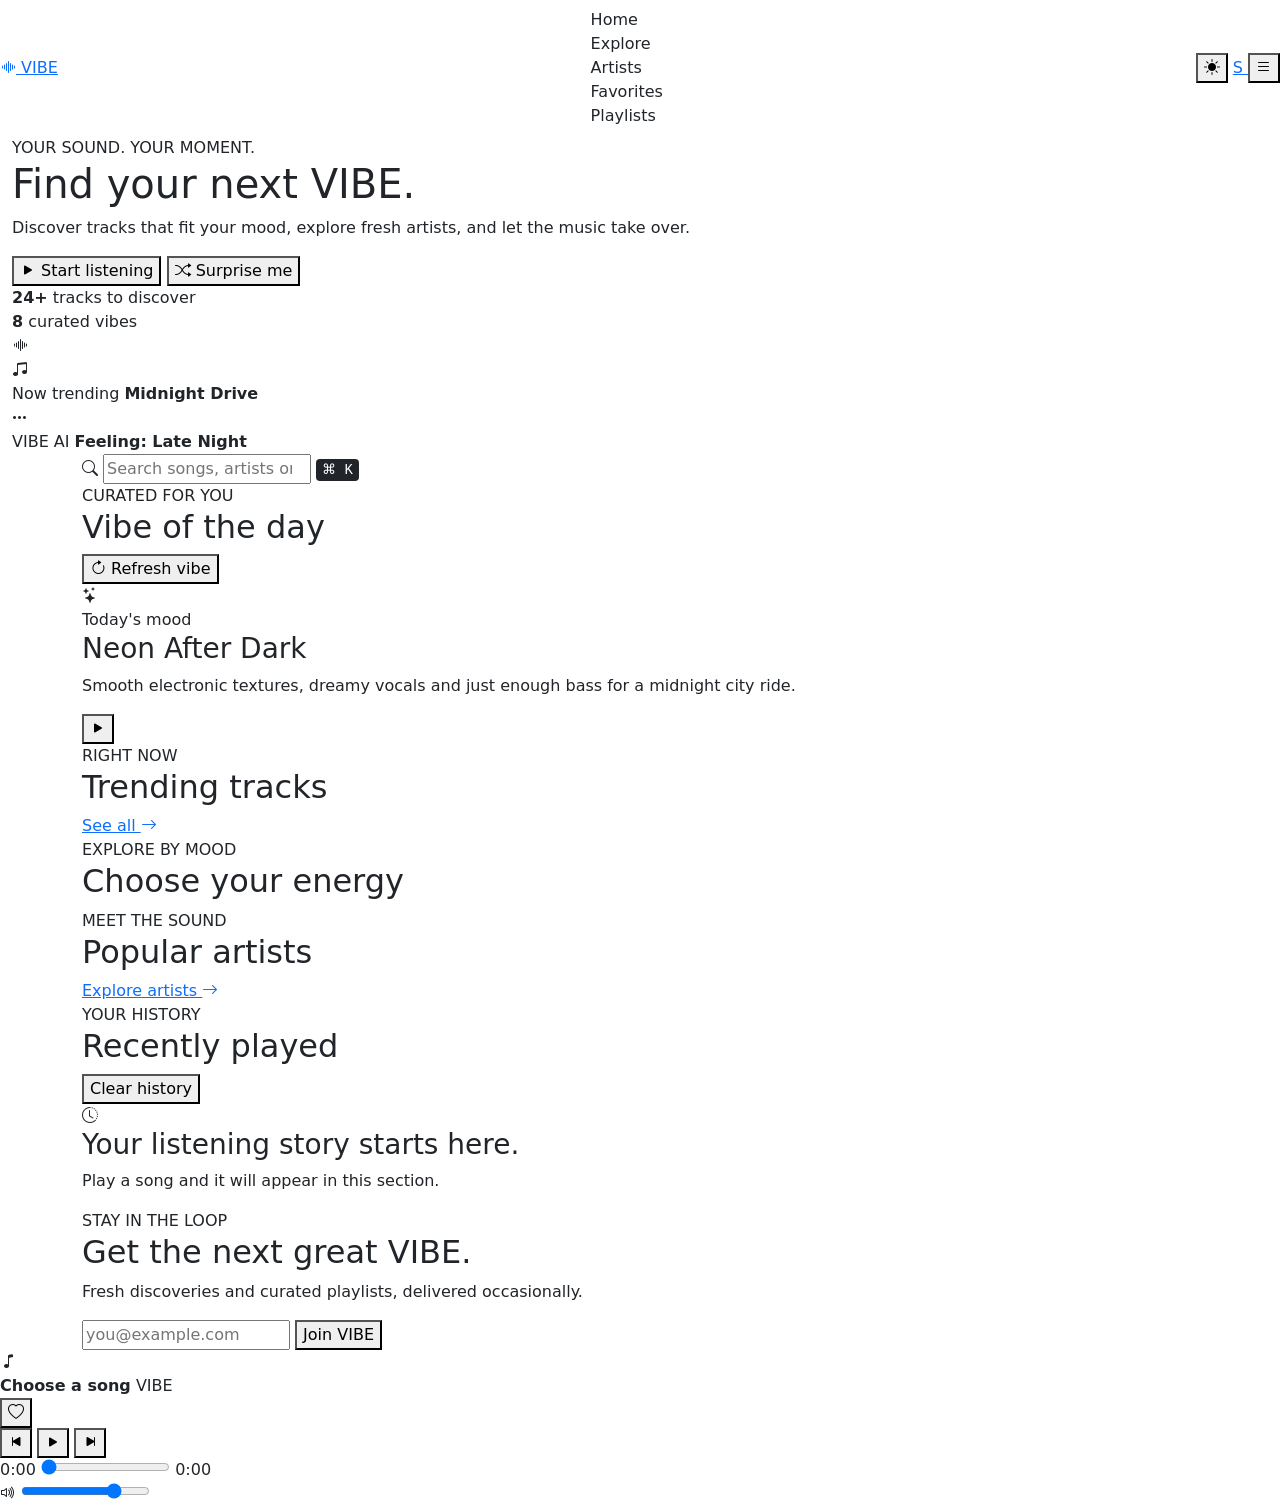
==== index.html @ be5aca79 "Home is added" ====
<!doctype html>
<html lang="en">
  <head>
    <meta charset="UTF-8" />
    <meta name="viewport" content="width=device-width, initial-scale=1.0" />
    <meta
      name="description"
      content="VIBE — discover music that matches your mood."
    />
    <title>VIBE - Music Discovery</title>

    <!-- Bootstrap grid/utilities + Bootstrap Icons -->
    <link
      href="https://cdn.jsdelivr.net/npm/bootstrap@5.3.3/dist/css/bootstrap.min.css"
      rel="stylesheet"
    />
    <link
      href="https://cdn.jsdelivr.net/npm/bootstrap-icons@1.11.3/font/bootstrap-icons.css"
      rel="stylesheet"
    />

    <!-- Typography -->
    <link rel="preconnect" href="https://fonts.googleapis.com" />
    <link rel="preconnect" href="https://fonts.gstatic.com" crossorigin />
    <link
      href="https://fonts.googleapis.com/css2?family=Inter:wght@400;500;600;700;800&family=Poppins:wght@500;600;700;800&display=swap"
      rel="stylesheet"
    />

    <link rel="stylesheet" href="css/Home.css" />
  </head>

  <body data-theme="dark">
    <div class="ambient ambient-one"></div>
    <div class="ambient ambient-two"></div>
    <div class="ambient ambient-three"></div>

    <!-- NAVBAR -->
    <header class="site-header">
      <nav class="navbar vibe-navbar">
        <a class="brand" href="index.html" aria-label="VIBE home">
          <span class="brand-mark"><i class="bi bi-soundwave"></i></span>
          <span>VIBE</span>
        </a>

        <div class="nav-links" id="navLinks">
          <a class="nav-link active" href="index.html">Home</a>
          <a class="nav-link" href="explore.html">Explore</a>
          <a class="nav-link" href="artist.html">Artists</a>
          <a class="nav-link" href="favorites.html">Favorites</a>
          <a class="nav-link" href="playlists.html">Playlists</a>
        </div>

        <div class="nav-actions">
          <button
            class="icon-btn"
            id="themeToggle"
            type="button"
            aria-label="Toggle theme"
          >
            <i class="bi bi-sun-fill"></i>
          </button>
          <a
            class="profile-chip"
            href="favorites.html"
            aria-label="Open favorites"
          >
            <span class="profile-avatar">S</span>
          </a>
          <button
            class="mobile-menu icon-btn"
            id="menuToggle"
            type="button"
            aria-label="Open menu"
          >
            <i class="bi bi-list"></i>
          </button>
        </div>
      </nav>
    </header>

    <main>
      <!-- HERO -->
      <section class="hero container-fluid">
        <div class="hero-copy">
          <div class="eyebrow">
            <span class="live-dot"></span>
            YOUR SOUND. YOUR MOMENT.
          </div>

          <h1>
            Find your next
            <span class="gradient-text">VIBE.</span>
          </h1>

          <p class="hero-description">
            Discover tracks that fit your mood, explore fresh artists, and let
            the music take over.
          </p>

          <div class="hero-actions">
            <button class="primary-btn" id="heroPlayBtn" type="button">
              <i class="bi bi-play-fill"></i>
              Start listening
            </button>
            <button class="ghost-btn" id="surpriseBtn" type="button">
              <i class="bi bi-shuffle"></i>
              Surprise me
            </button>
          </div>

          <div class="hero-meta">
            <div>
              <strong id="heroSongCount">24+</strong>
              <span>tracks to discover</span>
            </div>
            <div class="meta-divider"></div>
            <div>
              <strong>8</strong>
              <span>curated vibes</span>
            </div>
          </div>
        </div>

        <div class="hero-visual" aria-label="Featured music artwork">
          <div class="orbit orbit-a"></div>
          <div class="orbit orbit-b"></div>

          <div class="hero-glow"></div>
          <div class="vinyl">
            <div class="vinyl-label">
              <i class="bi bi-soundwave"></i>
            </div>
          </div>

          <div class="floating-card floating-card-top">
            <div class="mini-cover cover-pink">
              <i class="bi bi-music-note-beamed"></i>
            </div>
            <div>
              <span>Now trending</span>
              <strong>Midnight Drive</strong>
            </div>
            <i class="bi bi-three-dots"></i>
          </div>

          <div class="floating-card floating-card-bottom">
            <div class="wave-bars" aria-hidden="true">
              <span></span><span></span><span></span><span></span><span></span
              ><span></span>
            </div>
            <div>
              <span>VIBE AI</span>
              <strong>Feeling: Late Night</strong>
            </div>
          </div>
        </div>
      </section>

      <!-- QUICK SEARCH -->
      <section class="container search-section">
        <div class="search-shell">
          <i class="bi bi-search"></i>
          <input
            id="homeSearch"
            type="search"
            autocomplete="off"
            placeholder="Search songs, artists or genres..."
            aria-label="Search music"
          />
          <kbd>⌘ K</kbd>
        </div>
        <div class="search-results" id="searchResults" aria-live="polite"></div>
      </section>

      <!-- VIBE OF THE DAY -->
      <section class="container section-block">
        <div class="section-heading">
          <div>
            <span class="section-kicker">CURATED FOR YOU</span>
            <h2>Vibe of the day</h2>
          </div>
          <button class="text-btn" id="refreshVibeBtn" type="button">
            <i class="bi bi-arrow-clockwise"></i> Refresh vibe
          </button>
        </div>

        <div class="vibe-day-card">
          <div class="vibe-day-art">
            <div class="art-grid">
              <span></span><span></span><span></span><span></span>
            </div>
            <i class="bi bi-stars art-star"></i>
          </div>

          <div class="vibe-day-copy">
            <span class="pill"
              ><i class="bi bi-sparkles"></i> Today's mood</span
            >
            <h3 id="vibeTitle">Neon After Dark</h3>
            <p id="vibeDescription">
              Smooth electronic textures, dreamy vocals and just enough bass for
              a midnight city ride.
            </p>
            <div class="vibe-tags" id="vibeTags"></div>
          </div>

          <button
            class="circle-play"
            id="vibePlayBtn"
            type="button"
            aria-label="Play vibe"
          >
            <i class="bi bi-play-fill"></i>
          </button>
        </div>
      </section>

      <!-- TRENDING -->
      <section class="container section-block">
        <div class="section-heading">
          <div>
            <span class="section-kicker">RIGHT NOW</span>
            <h2>Trending tracks</h2>
          </div>
          <a class="text-btn" href="explore.html"
            >See all <i class="bi bi-arrow-right"></i
          ></a>
        </div>

        <div class="song-grid" id="trendingGrid"></div>
      </section>

      <!-- GENRES -->
      <section class="container section-block">
        <div class="section-heading">
          <div>
            <span class="section-kicker">EXPLORE BY MOOD</span>
            <h2>Choose your energy</h2>
          </div>
        </div>
        <div class="genre-grid" id="genreGrid"></div>
      </section>

      <!-- ARTISTS -->
      <section class="container section-block">
        <div class="section-heading">
          <div>
            <span class="section-kicker">MEET THE SOUND</span>
            <h2>Popular artists</h2>
          </div>
          <a class="text-btn" href="artist.html"
            >Explore artists <i class="bi bi-arrow-right"></i
          ></a>
        </div>
        <div class="artist-row" id="artistRow"></div>
      </section>

      <!-- RECENTLY PLAYED -->
      <section
        class="container section-block recently-section"
        id="recentSection"
      >
        <div class="section-heading">
          <div>
            <span class="section-kicker">YOUR HISTORY</span>
            <h2>Recently played</h2>
          </div>
          <button
            class="text-btn danger-text"
            id="clearRecentBtn"
            type="button"
          >
            Clear history
          </button>
        </div>
        <div class="recent-list" id="recentList"></div>
        <div class="empty-state" id="recentEmpty">
          <i class="bi bi-clock-history"></i>
          <h3>Your listening story starts here.</h3>
          <p>Play a song and it will appear in this section.</p>
        </div>
      </section>

      <!-- NEWSLETTER / VALIDATION -->
      <section class="container section-block">
        <div class="newsletter-card">
          <div>
            <span class="section-kicker">STAY IN THE LOOP</span>
            <h2>Get the next great VIBE.</h2>
            <p>
              Fresh discoveries and curated playlists, delivered occasionally.
            </p>
          </div>

          <form id="newsletterForm" class="newsletter-form" novalidate>
            <label class="visually-hidden" for="emailInput"
              >Email address</label
            >
            <input
              id="emailInput"
              type="email"
              placeholder="you@example.com"
              required
            />
            <button class="primary-btn" type="submit">Join VIBE</button>
            <small
              class="form-message"
              id="formMessage"
              aria-live="polite"
            ></small>
          </form>
        </div>
      </section>
    </main>

    <!-- GLOBAL MUSIC PLAYER -->
    <aside class="music-player" id="musicPlayer">
      <div class="player-track">
        <div class="player-cover" id="playerCover">
          <i class="bi bi-music-note"></i>
        </div>
        <div class="player-info">
          <strong id="playerTitle">Choose a song</strong>
          <span id="playerArtist">VIBE</span>
        </div>
        <button
          class="player-like icon-btn"
          id="playerFavorite"
          type="button"
          aria-label="Favorite song"
        >
          <i class="bi bi-heart"></i>
        </button>
      </div>

      <div class="player-center">
        <div class="player-controls">
          <button
            class="player-btn"
            id="prevBtn"
            type="button"
            aria-label="Previous song"
          >
            <i class="bi bi-skip-start-fill"></i>
          </button>
          <button
            class="main-play"
            id="playPauseBtn"
            type="button"
            aria-label="Play"
          >
            <i class="bi bi-play-fill"></i>
          </button>
          <button
            class="player-btn"
            id="nextBtn"
            type="button"
            aria-label="Next song"
          >
            <i class="bi bi-skip-end-fill"></i>
          </button>
        </div>

        <div class="progress-row">
          <span id="currentTime">0:00</span>
          <input
            id="progressBar"
            type="range"
            min="0"
            max="100"
            value="0"
            step="0.1"
            aria-label="Song progress"
          />
          <span id="duration">0:00</span>
        </div>
      </div>

      <div class="player-volume">
        <i class="bi bi-volume-up"></i>
        <input
          id="volumeBar"
          type="range"
          min="0"
          max="1"
          value="0.75"
          step="0.01"
          aria-label="Volume"
        />
      </div>
    </aside>

    <audio id="audioPlayer" preload="metadata"></audio>

    <div
      class="toast-message"
      id="toastMessage"
      role="status"
      aria-live="polite"
    ></div>

    <script src="js/data.js"></script>
    <script src="js/storage.js"></script>
    <script src="js/player.js"></script>
    <script src="js/home.js"></script>
  </body>
</html>
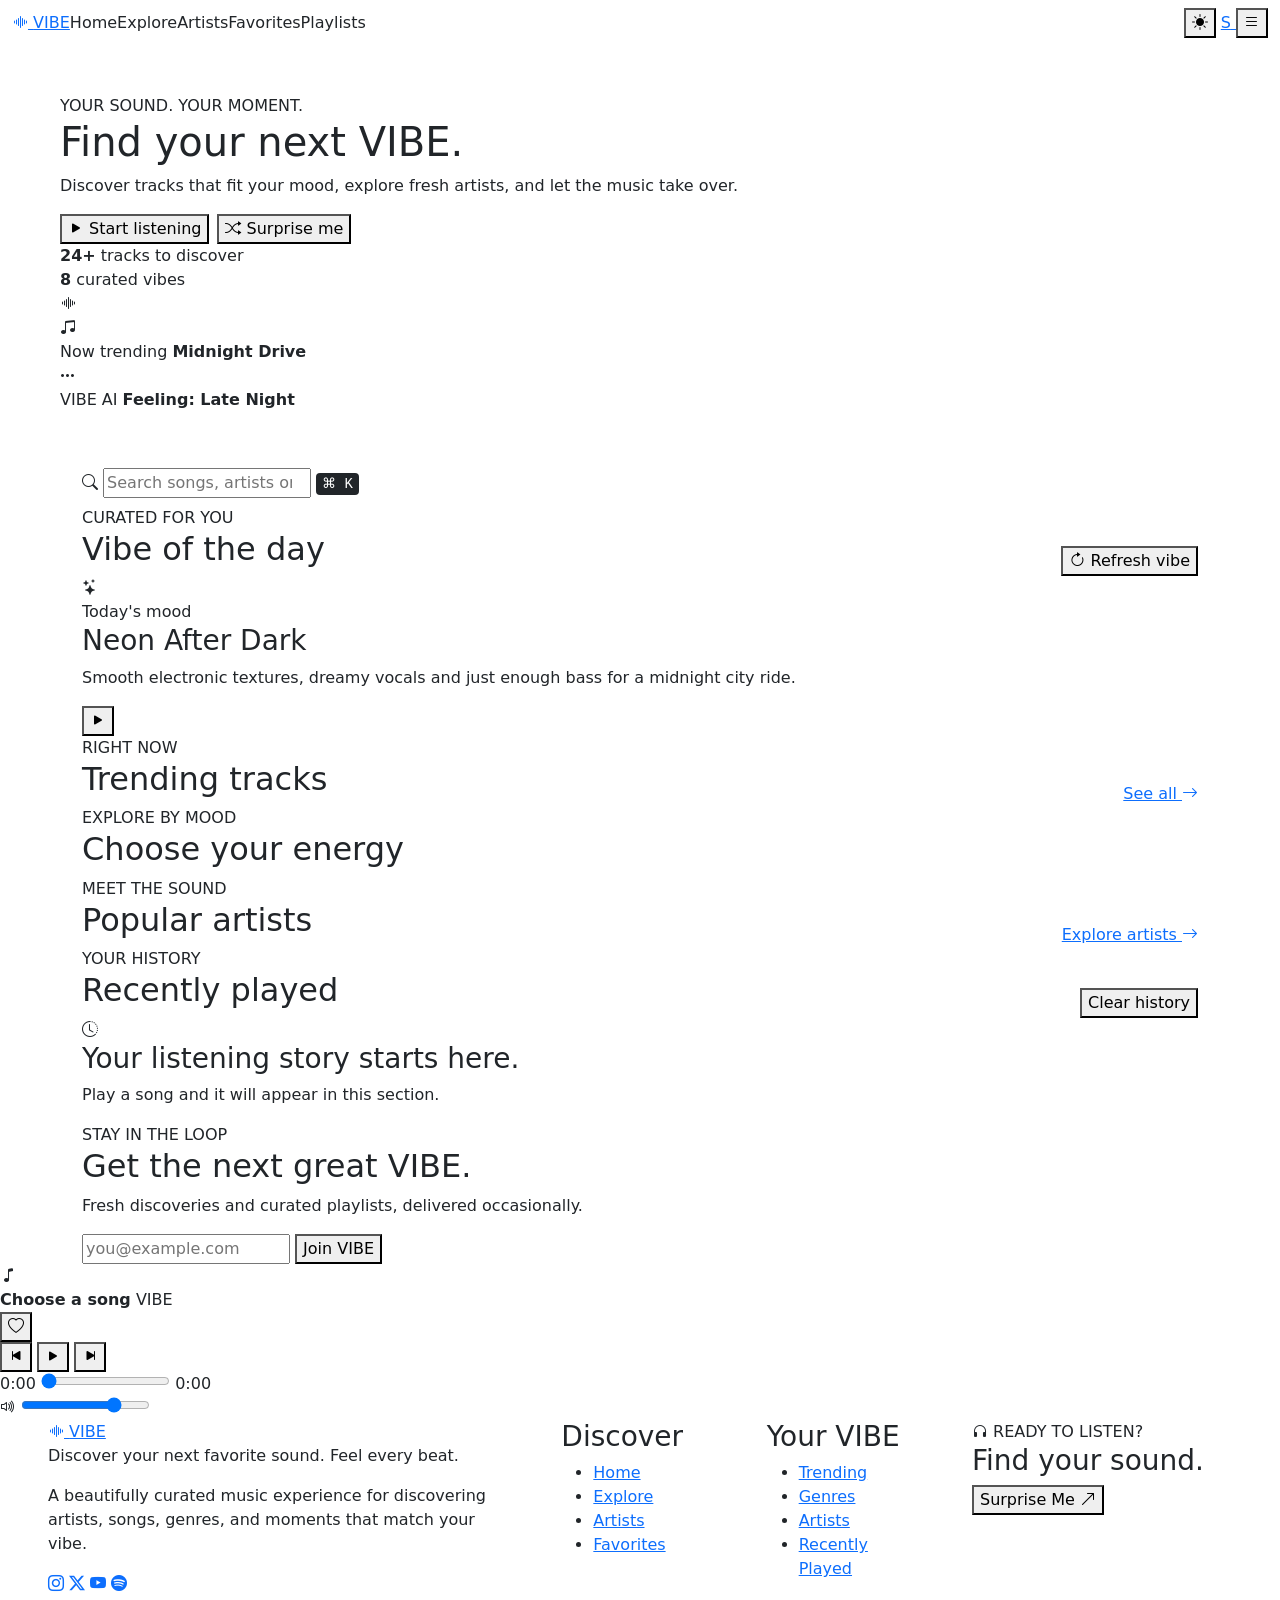
==== commit 04acdf25: "Footer was added" ====
--- a/index.html
+++ b/index.html
@@ -7,7 +7,7 @@
       name="description"
       content="VIBE — discover music that matches your mood."
     />
-    <title>VIBE - Music Discovery</title>
+    <title>VIBE — Music Discovery</title>
 
     <!-- Bootstrap grid/utilities + Bootstrap Icons -->
     <link
@@ -36,14 +36,26 @@
     <div class="ambient ambient-three"></div>
 
     <!-- NAVBAR -->
-    <header class="site-header">
-      <nav class="navbar vibe-navbar">
+    <header class="site-header container-fluid">
+      <nav class="navbar navbar-expand-lg vibe-navbar w-100">
         <a class="brand" href="index.html" aria-label="VIBE home">
           <span class="brand-mark"><i class="bi bi-soundwave"></i></span>
           <span>VIBE</span>
         </a>
 
-        <div class="nav-links" id="navLinks">
+        <button
+          class="navbar-toggler bootstrap-menu-toggle icon-btn"
+          id="bootstrapMenuToggle"
+          type="button"
+          data-bs-toggle="collapse"
+          data-bs-target="#navLinks"
+          aria-controls="navLinks"
+          aria-expanded="false"
+          aria-label="Toggle navigation"
+        >
+          <i class="bi bi-list"></i>
+        </button>
+        <div class="nav-links collapse navbar-collapse" id="navLinks">
           <a class="nav-link active" href="index.html">Home</a>
           <a class="nav-link" href="explore.html">Explore</a>
           <a class="nav-link" href="artist.html">Artists</a>
@@ -51,7 +63,7 @@
           <a class="nav-link" href="playlists.html">Playlists</a>
         </div>
 
-        <div class="nav-actions">
+        <div class="nav-actions ms-lg-2">
           <button
             class="icon-btn"
             id="themeToggle"
@@ -79,9 +91,9 @@
       </nav>
     </header>
 
-    <main>
+    <main class="container-fluid px-3 px-sm-4 px-lg-5">
       <!-- HERO -->
-      <section class="hero container-fluid">
+      <section class="hero container-fluid py-4 py-md-5">
         <div class="hero-copy">
           <div class="eyebrow">
             <span class="live-dot"></span>
@@ -98,7 +110,7 @@
             the music take over.
           </p>
 
-          <div class="hero-actions">
+          <div class="hero-actions d-flex flex-wrap gap-2 mt-3">
             <button class="primary-btn" id="heroPlayBtn" type="button">
               <i class="bi bi-play-fill"></i>
               Start listening
@@ -158,7 +170,7 @@
       </section>
 
       <!-- QUICK SEARCH -->
-      <section class="container search-section">
+      <section class="container search-section py-2">
         <div class="search-shell">
           <i class="bi bi-search"></i>
           <input
@@ -175,7 +187,9 @@
 
       <!-- VIBE OF THE DAY -->
       <section class="container section-block">
-        <div class="section-heading">
+        <div
+          class="section-heading d-flex flex-column flex-md-row align-items-md-end justify-content-between gap-3"
+        >
           <div>
             <span class="section-kicker">CURATED FOR YOU</span>
             <h2>Vibe of the day</h2>
@@ -218,7 +232,9 @@
 
       <!-- TRENDING -->
       <section class="container section-block">
-        <div class="section-heading">
+        <div
+          class="section-heading d-flex flex-column flex-md-row align-items-md-end justify-content-between gap-3"
+        >
           <div>
             <span class="section-kicker">RIGHT NOW</span>
             <h2>Trending tracks</h2>
@@ -233,7 +249,9 @@
 
       <!-- GENRES -->
       <section class="container section-block">
-        <div class="section-heading">
+        <div
+          class="section-heading d-flex flex-column flex-md-row align-items-md-end justify-content-between gap-3"
+        >
           <div>
             <span class="section-kicker">EXPLORE BY MOOD</span>
             <h2>Choose your energy</h2>
@@ -244,7 +262,9 @@
 
       <!-- ARTISTS -->
       <section class="container section-block">
-        <div class="section-heading">
+        <div
+          class="section-heading d-flex flex-column flex-md-row align-items-md-end justify-content-between gap-3"
+        >
           <div>
             <span class="section-kicker">MEET THE SOUND</span>
             <h2>Popular artists</h2>
@@ -261,7 +281,9 @@
         class="container section-block recently-section"
         id="recentSection"
       >
-        <div class="section-heading">
+        <div
+          class="section-heading d-flex flex-column flex-md-row align-items-md-end justify-content-between gap-3"
+        >
           <div>
             <span class="section-kicker">YOUR HISTORY</span>
             <h2>Recently played</h2>
@@ -400,9 +422,106 @@
       aria-live="polite"
     ></div>
 
-    <script src="js/data.js"></script>
-    <script src="js/storage.js"></script>
-    <script src="js/player.js"></script>
+    <!-- VIBE Premium Footer -->
+    <footer class="vibe-footer">
+      <div class="footer-glow footer-glow-one"></div>
+      <div class="footer-glow footer-glow-two"></div>
+
+      <div class="container-fluid px-3 px-sm-4 px-lg-5">
+        <div class="row g-4 g-lg-5 align-items-start">
+          <div class="col-12 col-lg-5">
+            <a href="#" class="footer-brand" aria-label="VIBE home">
+              <span class="footer-brand-mark"
+                ><i class="bi bi-soundwave"></i
+              ></span>
+              <span>VIBE</span>
+            </a>
+
+            <p class="footer-tagline">
+              Discover your next favorite sound.
+              <span>Feel every beat.</span>
+            </p>
+
+            <p class="footer-description">
+              A beautifully curated music experience for discovering artists,
+              songs, genres, and moments that match your vibe.
+            </p>
+
+            <div class="footer-socials" aria-label="Social media links">
+              <a href="#" class="footer-social" aria-label="Instagram"
+                ><i class="bi bi-instagram"></i
+              ></a>
+              <a href="#" class="footer-social" aria-label="X"
+                ><i class="bi bi-twitter-x"></i
+              ></a>
+              <a href="#" class="footer-social" aria-label="YouTube"
+                ><i class="bi bi-youtube"></i
+              ></a>
+              <a href="#" class="footer-social" aria-label="Spotify"
+                ><i class="bi bi-spotify"></i
+              ></a>
+            </div>
+          </div>
+
+          <div class="col-6 col-sm-4 col-lg-2">
+            <h3 class="footer-heading">Discover</h3>
+            <ul class="footer-links">
+              <li><a href="index.html">Home</a></li>
+              <li><a href="explore.html">Explore</a></li>
+              <li><a href="artist.html">Artists</a></li>
+              <li><a href="favorites.html">Favorites</a></li>
+            </ul>
+          </div>
+
+          <div class="col-6 col-sm-4 col-lg-2">
+            <h3 class="footer-heading">Your VIBE</h3>
+            <ul class="footer-links">
+              <li><a href="#trending">Trending</a></li>
+              <li><a href="#genres">Genres</a></li>
+              <li><a href="#artists">Artists</a></li>
+              <li><a href="#recent">Recently Played</a></li>
+            </ul>
+          </div>
+
+          <div class="col-12 col-sm-4 col-lg-3">
+            <div class="footer-cta">
+              <span class="footer-cta-icon"
+                ><i class="bi bi-headphones"></i
+              ></span>
+              <span class="footer-cta-label">READY TO LISTEN?</span>
+              <h3>Find your sound.</h3>
+              <button
+                class="footer-cta-button"
+                id="footerSurpriseBtn"
+                type="button"
+              >
+                Surprise Me <i class="bi bi-arrow-up-right"></i>
+              </button>
+            </div>
+          </div>
+        </div>
+
+        <div class="footer-divider"></div>
+
+        <div class="row align-items-center gy-3 footer-bottom">
+          <div class="col-12 col-md-6">
+            <p class="footer-copyright mb-0">
+              © <span id="footerYear"></span> VIBE. Crafted with
+              <span class="footer-heart">♥</span> for music lovers.
+            </p>
+          </div>
+          <div class="col-12 col-md-6">
+            <div class="footer-bottom-links">
+              <a href="#">Privacy</a>
+              <a href="#">Terms</a>
+              <a href="#">Made with <span class="footer-pulse">♪</span></a>
+            </div>
+          </div>
+        </div>
+      </div>
+    </footer>
+
+    <script src="https://cdn.jsdelivr.net/npm/bootstrap@5.3.3/dist/js/bootstrap.bundle.min.js"></script>
     <script src="js/home.js"></script>
   </body>
 </html>
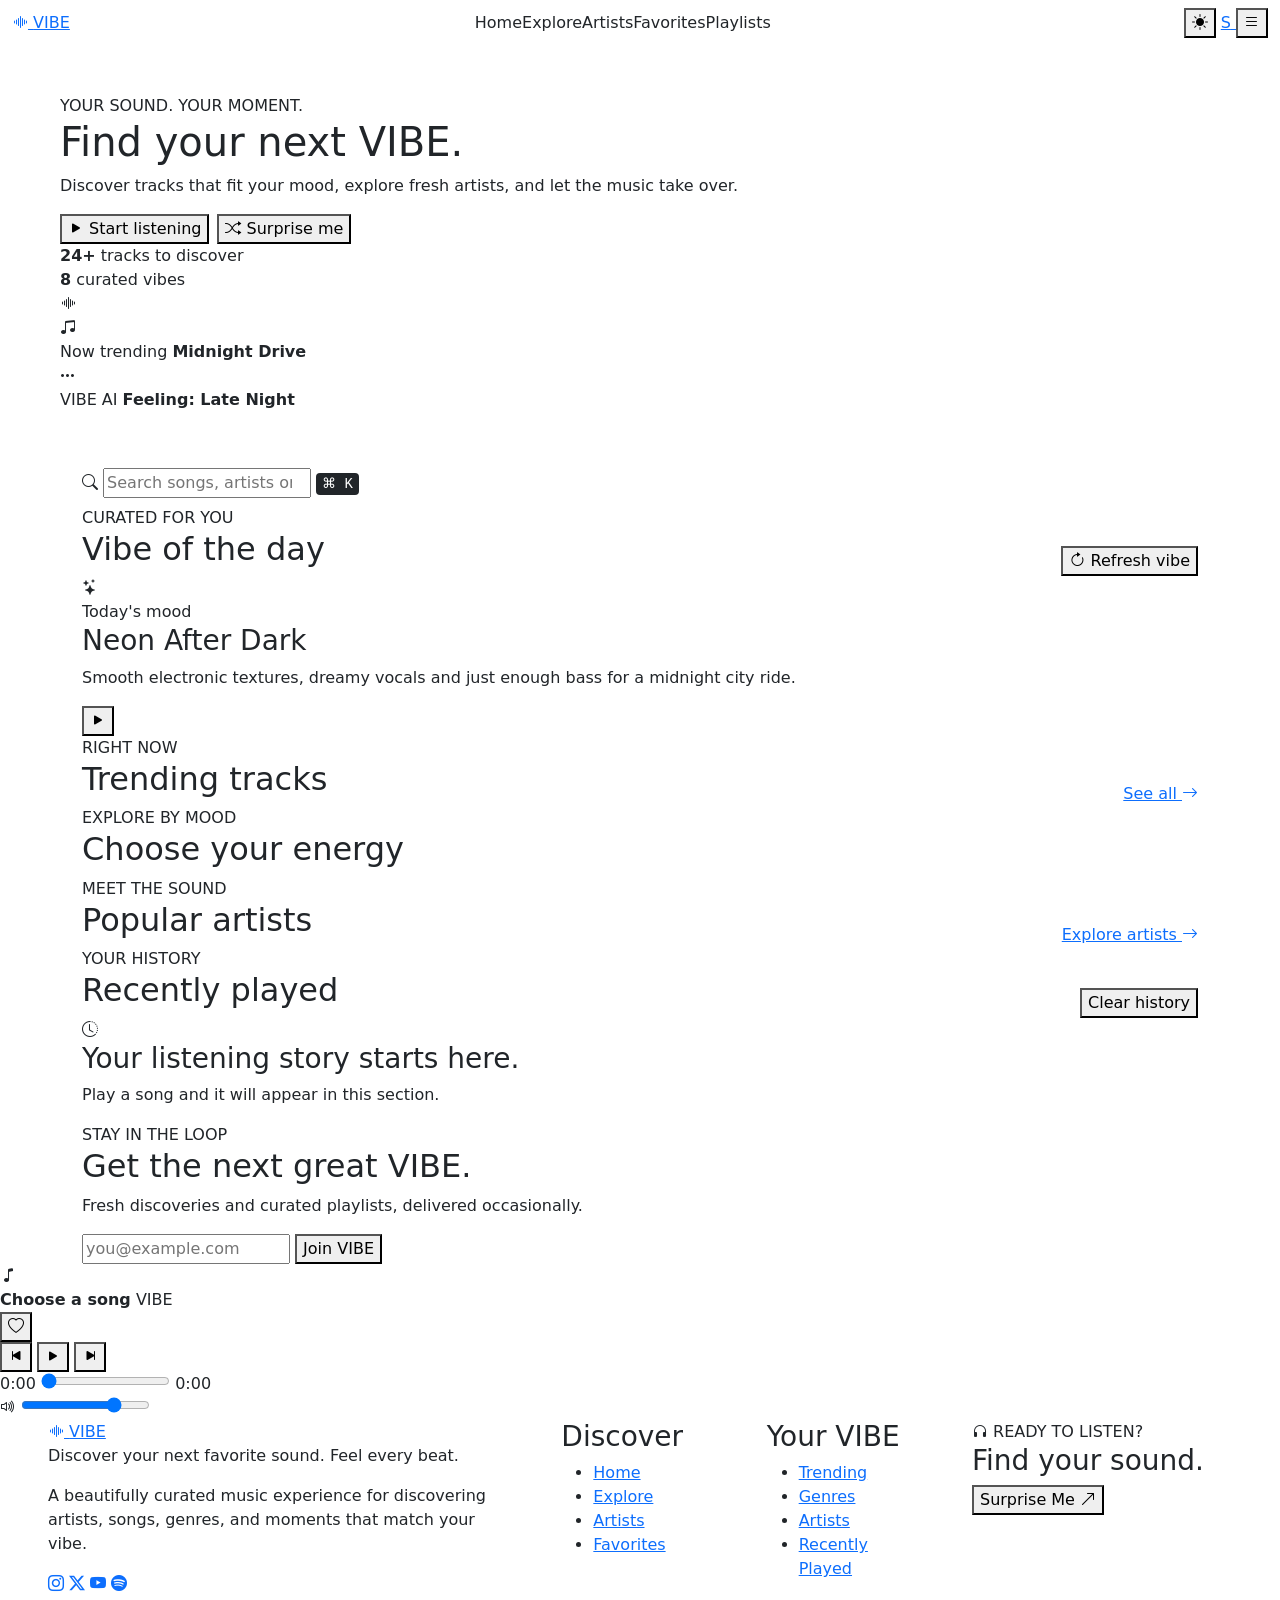
==== commit 0ab13a16: "nav links centered" ====
--- a/index.html
+++ b/index.html
@@ -55,7 +55,10 @@
         >
           <i class="bi bi-list"></i>
         </button>
-        <div class="nav-links collapse navbar-collapse" id="navLinks">
+        <div
+          class="nav-links collapse navbar-collapse justify-content-center"
+          id="navLinks"
+        >
           <a class="nav-link active" href="index.html">Home</a>
           <a class="nav-link" href="explore.html">Explore</a>
           <a class="nav-link" href="artist.html">Artists</a>
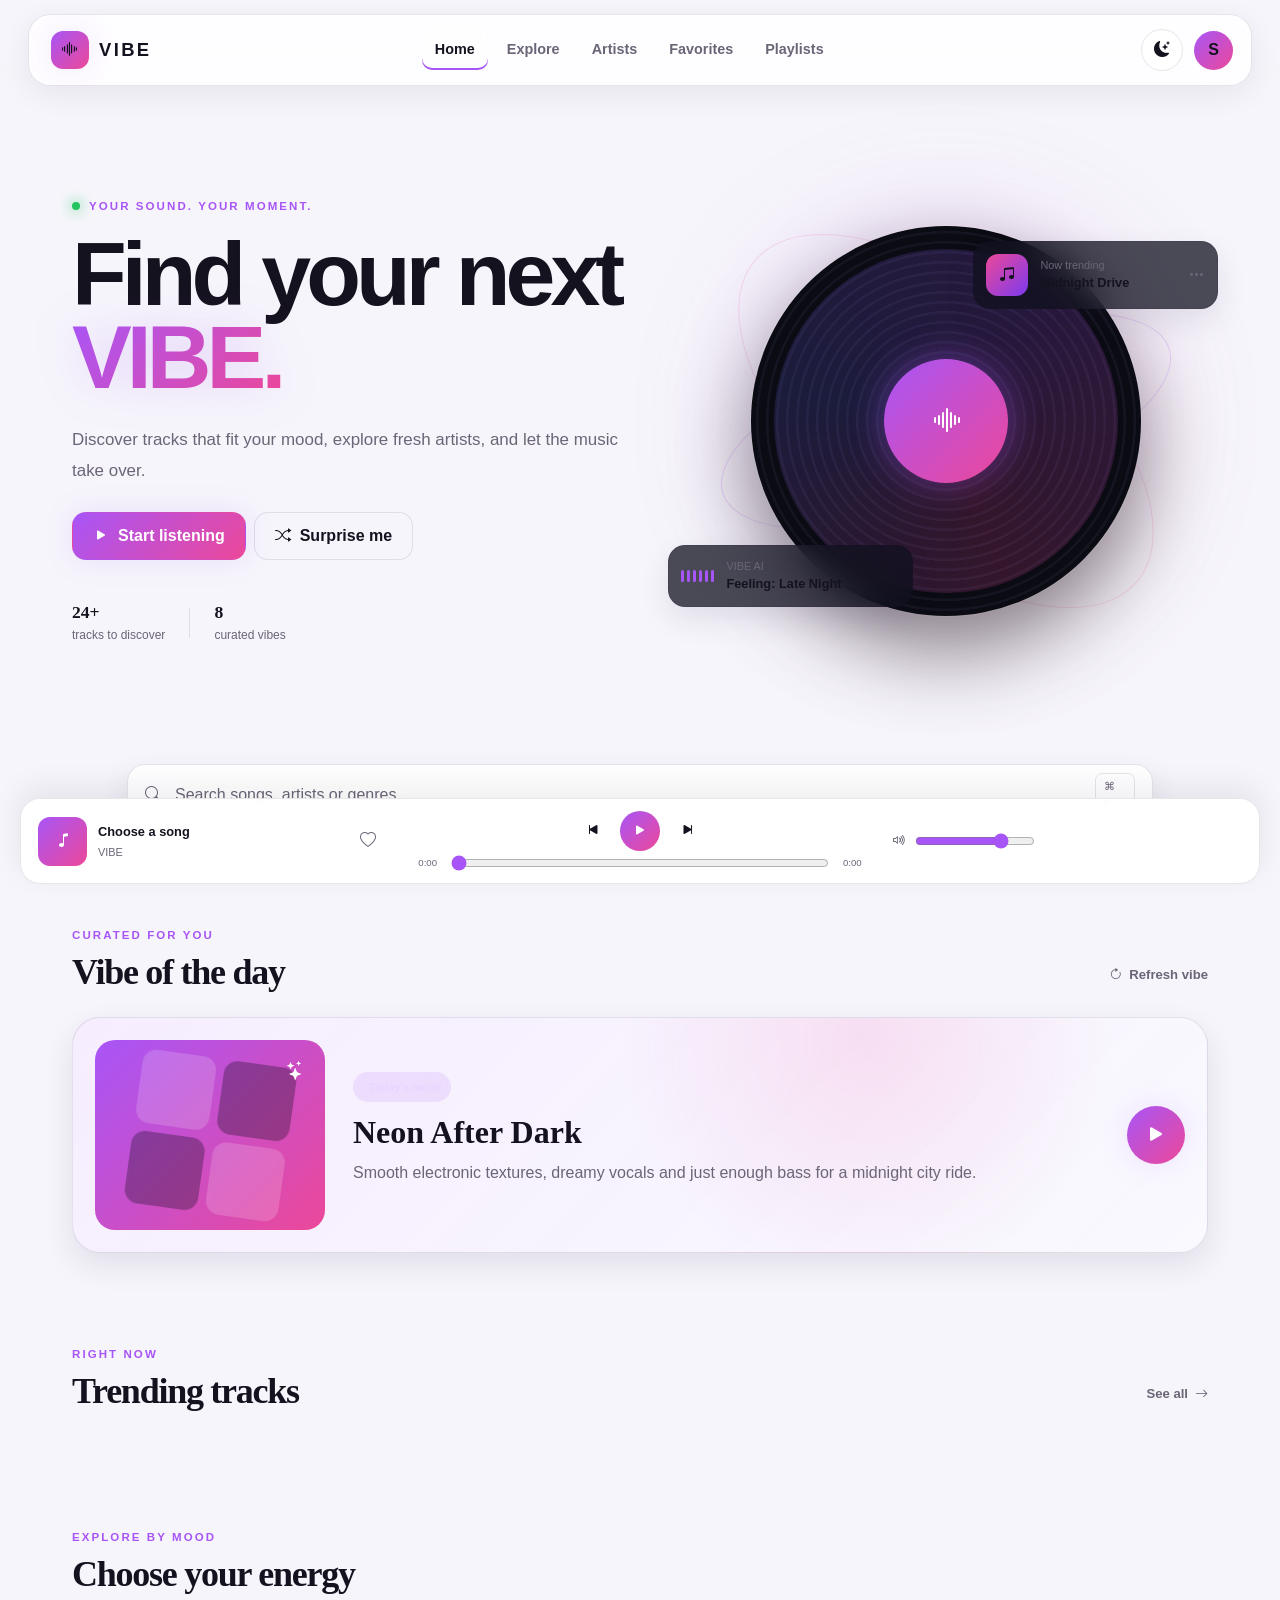
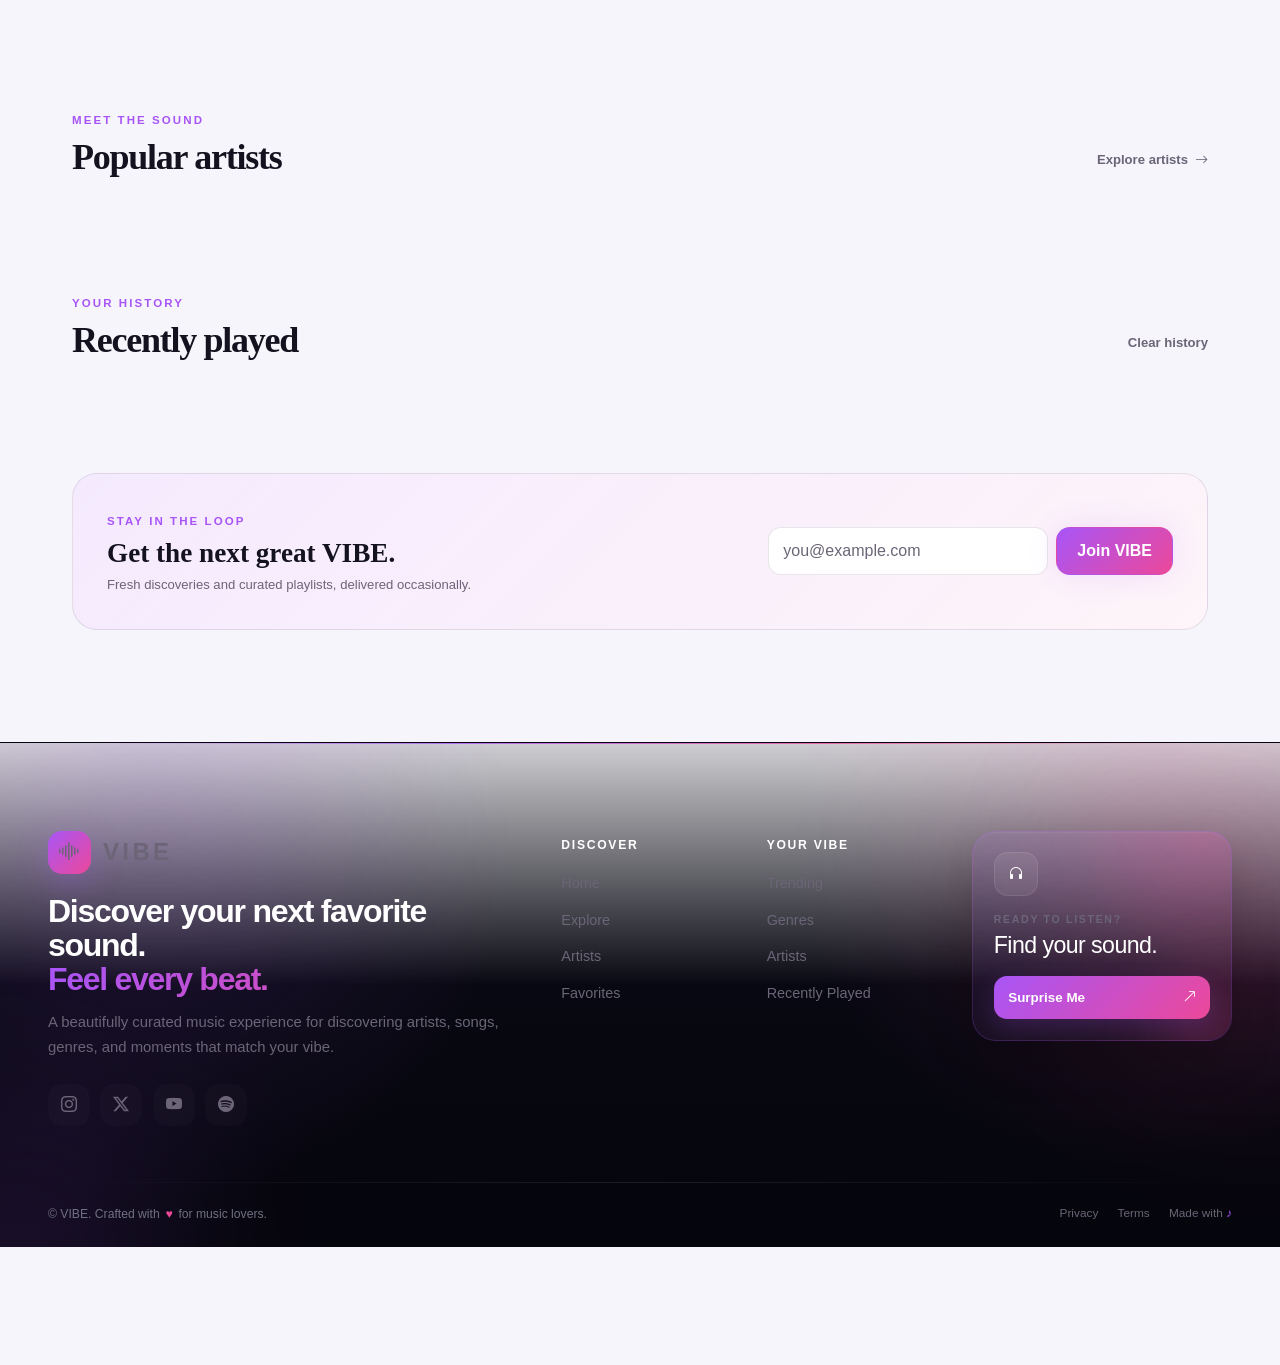
==== commit a2bf480f: "design error fixed" ====
--- a/index.html
+++ b/index.html
@@ -27,7 +27,8 @@
       rel="stylesheet"
     />
 
-    <link rel="stylesheet" href="css/Home.css" />
+    <link rel="stylesheet" href="CSS/Home.css" />
+      <link rel="stylesheet" href="CSS/colors.css" />
   </head>
 
   <body data-theme="dark">
@@ -61,23 +62,23 @@
         >
           <a class="nav-link active" href="index.html">Home</a>
           <a class="nav-link" href="explore.html">Explore</a>
-          <a class="nav-link" href="artist.html">Artists</a>
-          <a class="nav-link" href="favorites.html">Favorites</a>
-          <a class="nav-link" href="playlists.html">Playlists</a>
+          <a class="nav-link" href="Artist.html">Artists</a>
+          <a class="nav-link" href="favorite.html">Favorites</a>
+          <a class="nav-link" href="playList.html">Playlists</a>
         </div>
 
         <div class="nav-actions ms-lg-2">
           <button
-            class="icon-btn"
+            class="icon-btn vibe-theme-button"
             id="themeToggle"
             type="button"
             aria-label="Toggle theme"
-          >
+           data-vibe-theme-toggle="true">
             <i class="bi bi-sun-fill"></i>
           </button>
           <a
             class="profile-chip"
-            href="favorites.html"
+            href="favorite.html"
             aria-label="Open favorites"
           >
             <span class="profile-avatar">S</span>
@@ -272,7 +273,7 @@
             <span class="section-kicker">MEET THE SOUND</span>
             <h2>Popular artists</h2>
           </div>
-          <a class="text-btn" href="artist.html"
+          <a class="text-btn" href="Artist.html"
             >Explore artists <i class="bi bi-arrow-right"></i
           ></a>
         </div>
@@ -471,8 +472,8 @@
             <ul class="footer-links">
               <li><a href="index.html">Home</a></li>
               <li><a href="explore.html">Explore</a></li>
-              <li><a href="artist.html">Artists</a></li>
-              <li><a href="favorites.html">Favorites</a></li>
+              <li><a href="Artist.html">Artists</a></li>
+              <li><a href="favorite.html">Favorites</a></li>
             </ul>
           </div>
 
@@ -525,6 +526,7 @@
     </footer>
 
     <script src="https://cdn.jsdelivr.net/npm/bootstrap@5.3.3/dist/js/bootstrap.bundle.min.js"></script>
-    <script src="js/home.js"></script>
-  </body>
+    <script src="JS/home.js"></script>
+    <script src="JS/theme.js"></script>
+</body>
 </html>
--- a/CSS/Home.css
+++ b/CSS/Home.css
@@ -0,0 +1,1981 @@
+:root {
+  --vibe-bg: #070711;
+  --vibe-card: #11111f;
+  --vibe-card-hover: #18182a;
+  --vibe-primary: #a855f7;
+  --vibe-secondary: #ec4899;
+  --vibe-accent: #6366f1;
+  --vibe-text: #ffffff;
+  --vibe-text-secondary: #e5e7eb;
+  --vibe-muted: #9ca3af;
+  --vibe-border: rgba(255, 255, 255, 0.08);
+  --vibe-border-hover: rgba(168, 85, 247, 0.4);
+  --vibe-input-bg: #0d0d19;
+  --vibe-gradient: linear-gradient(
+    135deg,
+    var(--vibe-primary),
+    var(--vibe-secondary)
+  );
+  --vibe-gradient-accent: linear-gradient(
+    135deg,
+    var(--vibe-accent),
+    var(--vibe-primary)
+  );
+  --vibe-shadow: 0 10px 30px rgba(0, 0, 0, 0.35);
+  --vibe-glow-primary: 0 0 30px rgba(168, 85, 247, 0.25);
+  --vibe-glow-secondary: 0 0 30px rgba(236, 72, 153, 0.25);
+  --radius-lg: 28px;
+  --radius-md: 20px;
+  --radius-sm: 14px;
+}
+
+body[data-theme="light"] {
+  --vibe-bg: #f7f5fb;
+  --vibe-card: #ffffff;
+  --vibe-card-hover: #f0ecf8;
+  --vibe-text: #171323;
+  --vibe-text-secondary: #3b3547;
+  --vibe-muted: #6f687a;
+  --vibe-border: rgba(23, 19, 35, 0.1);
+  --vibe-input-bg: #ffffff;
+}
+
+* {
+  box-sizing: border-box;
+}
+
+html {
+  scroll-behavior: smooth;
+}
+
+body {
+  margin: 0;
+  min-height: 100vh;
+  padding-bottom: 118px;
+  overflow-x: hidden;
+  color: var(--vibe-text);
+  background:
+    radial-gradient(
+      circle at 75% 10%,
+      rgba(168, 85, 247, 0.09),
+      transparent 30%
+    ),
+    radial-gradient(
+      circle at 10% 45%,
+      rgba(99, 102, 241, 0.06),
+      transparent 28%
+    ),
+    var(--vibe-bg);
+  font-family: Inter, sans-serif;
+  transition:
+    background 0.3s ease,
+    color 0.3s ease;
+}
+
+a {
+  color: inherit;
+  text-decoration: none;
+}
+button,
+input {
+  font: inherit;
+}
+button {
+  cursor: pointer;
+}
+
+.ambient {
+  position: fixed;
+  z-index: -1;
+  width: 420px;
+  height: 420px;
+  border-radius: 50%;
+  filter: blur(110px);
+  opacity: 0.15;
+  pointer-events: none;
+}
+.ambient-one {
+  background: var(--vibe-primary);
+  top: -180px;
+  right: 15%;
+}
+.ambient-two {
+  background: var(--vibe-secondary);
+  top: 48%;
+  left: -240px;
+}
+.ambient-three {
+  background: var(--vibe-accent);
+  bottom: -240px;
+  right: 5%;
+}
+
+.site-header {
+  position: sticky;
+  top: 0;
+  z-index: 100;
+  padding: 14px 28px 0;
+  background: linear-gradient(to bottom, var(--vibe-bg) 45%, transparent);
+}
+
+.vibe-navbar {
+  max-width: 1240px;
+  margin: auto;
+  min-height: 72px;
+  padding: 12px 18px 12px 22px;
+  border: 1px solid var(--vibe-border);
+  border-radius: 22px;
+  background: rgba(17, 17, 31, 0.72);
+  backdrop-filter: blur(22px);
+  box-shadow: var(--vibe-shadow);
+}
+
+body[data-theme="light"] .vibe-navbar {
+  background: rgba(255, 255, 255, 0.78);
+}
+
+.brand {
+  display: inline-flex;
+  align-items: center;
+  gap: 10px;
+  font:
+    800 1.15rem Poppins,
+    sans-serif;
+  letter-spacing: 0.13em;
+}
+
+.brand-mark {
+  display: grid;
+  place-items: center;
+  width: 38px;
+  height: 38px;
+  border-radius: 12px;
+  background: var(--vibe-gradient);
+  box-shadow: var(--vibe-glow-primary);
+}
+
+.nav-links {
+  display: flex;
+  align-items: center;
+  gap: 6px;
+  margin-left: auto;
+  margin-right: 26px;
+}
+
+.nav-link {
+  padding: 9px 13px;
+  border-radius: 10px;
+  color: var(--vibe-muted);
+  font-size: 0.9rem;
+  font-weight: 600;
+  transition: 0.2s ease;
+}
+.nav-link:hover,
+.nav-link.active {
+  color: var(--vibe-text);
+  background: rgba(255, 255, 255, 0.05);
+}
+.nav-link.active {
+  box-shadow: inset 0 -2px 0 var(--vibe-primary);
+}
+
+.nav-actions {
+  display: flex;
+  align-items: center;
+  gap: 9px;
+}
+
+.icon-btn {
+  display: grid;
+  place-items: center;
+  width: 40px;
+  height: 40px;
+  padding: 0;
+  border: 1px solid var(--vibe-border);
+  border-radius: 12px;
+  color: var(--vibe-muted);
+  background: transparent;
+  transition: 0.2s ease;
+}
+.icon-btn:hover {
+  color: var(--vibe-text);
+  border-color: var(--vibe-border-hover);
+  background: var(--vibe-card-hover);
+  transform: translateY(-1px);
+}
+
+.profile-chip {
+  padding-left: 2px;
+}
+.profile-avatar {
+  display: grid;
+  place-items: center;
+  width: 39px;
+  height: 39px;
+  border-radius: 50%;
+  font-weight: 800;
+  background: var(--vibe-gradient);
+}
+
+.mobile-menu {
+  display: none;
+}
+
+.hero {
+  max-width: 1240px;
+  min-height: 670px;
+  display: grid;
+  grid-template-columns: 1fr 0.9fr;
+  align-items: center;
+  gap: 30px;
+  padding: 70px 24px 45px;
+}
+
+.eyebrow,
+.section-kicker {
+  color: var(--vibe-primary);
+  font-size: 0.72rem;
+  font-weight: 800;
+  letter-spacing: 0.18em;
+}
+
+.eyebrow {
+  display: flex;
+  align-items: center;
+  gap: 9px;
+  margin-bottom: 18px;
+}
+
+.live-dot {
+  width: 8px;
+  height: 8px;
+  border-radius: 50%;
+  background: #22c55e;
+  box-shadow: 0 0 14px #22c55e;
+  animation: pulse 1.7s infinite;
+}
+
+.hero h1 {
+  max-width: 700px;
+  margin: 0;
+  font:
+    800 clamp(3.5rem, 7vw, 6.7rem)/0.93 Poppins,
+    sans-serif;
+  letter-spacing: -0.055em;
+}
+
+.gradient-text {
+  display: inline-block;
+  background: var(--vibe-gradient);
+  -webkit-background-clip: text;
+  background-clip: text;
+  color: transparent;
+  filter: drop-shadow(0 0 22px rgba(168, 85, 247, 0.22));
+}
+
+.hero-description {
+  max-width: 570px;
+  margin: 26px 0;
+  color: var(--vibe-muted);
+  font-size: 1.06rem;
+  line-height: 1.8;
+}
+
+.hero-actions {
+  display: flex;
+  flex-wrap: wrap;
+  gap: 12px;
+}
+
+.primary-btn,
+.ghost-btn {
+  display: inline-flex;
+  align-items: center;
+  justify-content: center;
+  gap: 9px;
+  min-height: 48px;
+  padding: 0 20px;
+  border-radius: 14px;
+  font-weight: 700;
+  border: 1px solid transparent;
+  transition: 0.25s ease;
+}
+
+.primary-btn {
+  color: white;
+  background: var(--vibe-gradient);
+  box-shadow: var(--vibe-glow-primary);
+}
+.primary-btn:hover {
+  transform: translateY(-2px);
+  box-shadow: 0 12px 30px rgba(168, 85, 247, 0.28);
+}
+
+.ghost-btn {
+  color: var(--vibe-text);
+  background: rgba(255, 255, 255, 0.035);
+  border-color: var(--vibe-border);
+}
+.ghost-btn:hover {
+  border-color: var(--vibe-border-hover);
+  background: var(--vibe-card-hover);
+}
+
+.hero-meta {
+  display: flex;
+  align-items: center;
+  gap: 24px;
+  margin-top: 42px;
+}
+.hero-meta div:not(.meta-divider) {
+  display: flex;
+  flex-direction: column;
+  gap: 3px;
+}
+.hero-meta strong {
+  font: 700 1.1rem Poppins;
+}
+.hero-meta span {
+  color: var(--vibe-muted);
+  font-size: 0.75rem;
+}
+.meta-divider {
+  width: 1px;
+  height: 30px;
+  background: var(--vibe-border);
+}
+
+.hero-visual {
+  position: relative;
+  min-height: 530px;
+  display: grid;
+  place-items: center;
+}
+
+.hero-glow {
+  position: absolute;
+  width: 360px;
+  height: 360px;
+  border-radius: 50%;
+  background: var(--vibe-gradient);
+  filter: blur(70px);
+  opacity: 0.25;
+  animation: breathe 4s ease-in-out infinite;
+}
+
+.vinyl {
+  position: relative;
+  width: min(390px, 70vw);
+  aspect-ratio: 1;
+  border-radius: 50%;
+  background:
+    repeating-radial-gradient(circle, #0b0b13 0 7px, #151521 8px 10px), #0b0b13;
+  box-shadow:
+    0 0 0 1px rgba(255, 255, 255, 0.08),
+    0 35px 80px rgba(0, 0, 0, 0.45);
+  animation: spin 22s linear infinite;
+}
+.vinyl::after {
+  content: "";
+  position: absolute;
+  inset: 6%;
+  border-radius: 50%;
+  background: conic-gradient(
+    from 40deg,
+    var(--vibe-primary),
+    var(--vibe-secondary),
+    var(--vibe-accent),
+    var(--vibe-primary)
+  );
+  opacity: 0.18;
+}
+.vinyl-label {
+  position: absolute;
+  z-index: 2;
+  inset: 34%;
+  display: grid;
+  place-items: center;
+  border-radius: 50%;
+  background: var(--vibe-gradient);
+  box-shadow: 0 0 35px rgba(168, 85, 247, 0.45);
+  color: white;
+  font-size: 2rem;
+}
+
+.orbit {
+  position: absolute;
+  border: 1px solid rgba(168, 85, 247, 0.22);
+  border-radius: 50%;
+  transform: rotate(-18deg);
+}
+.orbit-a {
+  width: 470px;
+  height: 170px;
+}
+.orbit-b {
+  width: 500px;
+  height: 250px;
+  transform: rotate(40deg);
+  border-color: rgba(236, 72, 153, 0.16);
+}
+
+.floating-card {
+  position: absolute;
+  z-index: 4;
+  display: flex;
+  align-items: center;
+  gap: 12px;
+  min-width: 245px;
+  padding: 12px;
+  border: 1px solid var(--vibe-border);
+  border-radius: 17px;
+  background: rgba(17, 17, 31, 0.75);
+  backdrop-filter: blur(18px);
+  box-shadow: var(--vibe-shadow);
+}
+.floating-card-top {
+  top: 16%;
+  right: -2%;
+  animation: float 4.2s ease-in-out infinite;
+}
+.floating-card-bottom {
+  bottom: 15%;
+  left: -3%;
+  animation: float 5s 1s ease-in-out infinite;
+}
+
+.floating-card > div:nth-child(2) {
+  display: flex;
+  flex-direction: column;
+  min-width: 0;
+}
+.floating-card span {
+  color: var(--vibe-muted);
+  font-size: 0.68rem;
+}
+.floating-card strong {
+  font-size: 0.8rem;
+  white-space: nowrap;
+}
+.floating-card > i {
+  margin-left: auto;
+  color: var(--vibe-muted);
+}
+
+.mini-cover {
+  display: grid;
+  place-items: center;
+  width: 42px;
+  height: 42px;
+  flex: 0 0 auto;
+  border-radius: 12px;
+}
+.cover-pink {
+  background: linear-gradient(135deg, #ec4899, #7c3aed);
+}
+
+.wave-bars {
+  display: flex;
+  align-items: center;
+  gap: 3px;
+  height: 30px;
+}
+.wave-bars span {
+  width: 3px;
+  height: 12px;
+  border-radius: 3px;
+  background: var(--vibe-primary);
+  animation: bars 0.8s ease-in-out infinite alternate;
+}
+.wave-bars span:nth-child(2) {
+  animation-delay: 0.15s;
+}
+.wave-bars span:nth-child(3) {
+  animation-delay: 0.3s;
+}
+.wave-bars span:nth-child(4) {
+  animation-delay: 0.45s;
+}
+.wave-bars span:nth-child(5) {
+  animation-delay: 0.6s;
+}
+.wave-bars span:nth-child(6) {
+  animation-delay: 0.75s;
+}
+
+.search-section {
+  max-width: 1050px;
+  position: relative;
+  z-index: 10;
+}
+.search-shell {
+  display: flex;
+  align-items: center;
+  gap: 12px;
+  height: 62px;
+  padding: 0 17px;
+  border: 1px solid var(--vibe-border);
+  border-radius: 18px;
+  background: rgba(13, 13, 25, 0.8);
+  box-shadow: var(--vibe-shadow);
+}
+body[data-theme="light"] .search-shell {
+  background: rgba(255, 255, 255, 0.85);
+}
+.search-shell > i {
+  color: var(--vibe-muted);
+}
+.search-shell input {
+  width: 100%;
+  border: 0;
+  outline: 0;
+  color: var(--vibe-text);
+  background: transparent;
+}
+.search-shell kbd {
+  padding: 5px 8px;
+  border: 1px solid var(--vibe-border);
+  border-radius: 7px;
+  color: var(--vibe-muted);
+  background: transparent;
+  font-size: 0.68rem;
+}
+.search-results {
+  display: none;
+  position: absolute;
+  top: 70px;
+  left: 0;
+  right: 0;
+  padding: 8px;
+  border: 1px solid var(--vibe-border);
+  border-radius: 16px;
+  background: var(--vibe-card);
+  box-shadow: var(--vibe-shadow);
+}
+.search-results.show {
+  display: block;
+}
+.search-result {
+  display: flex;
+  align-items: center;
+  gap: 12px;
+  width: 100%;
+  padding: 10px;
+  border: 0;
+  border-radius: 11px;
+  color: var(--vibe-text);
+  background: transparent;
+  text-align: left;
+}
+.search-result:hover {
+  background: var(--vibe-card-hover);
+}
+.result-art {
+  width: 40px;
+  height: 40px;
+  border-radius: 10px;
+}
+
+.section-block {
+  max-width: 1240px;
+  padding: 88px 24px 0;
+}
+.section-heading {
+  display: flex;
+  align-items: end;
+  justify-content: space-between;
+  gap: 20px;
+  margin-bottom: 24px;
+}
+.section-heading h2 {
+  margin: 5px 0 0;
+  font: 700 clamp(1.65rem, 3vw, 2.25rem) Poppins;
+  letter-spacing: -0.035em;
+}
+.text-btn {
+  display: inline-flex;
+  align-items: center;
+  gap: 7px;
+  padding: 8px 0;
+  border: 0;
+  color: var(--vibe-muted);
+  background: transparent;
+  font-size: 0.82rem;
+  font-weight: 700;
+}
+.text-btn:hover {
+  color: var(--vibe-text);
+}
+.danger-text:hover {
+  color: #f87171;
+}
+
+.vibe-day-card {
+  position: relative;
+  display: grid;
+  grid-template-columns: 230px 1fr auto;
+  align-items: center;
+  gap: 28px;
+  padding: 22px;
+  overflow: hidden;
+  border: 1px solid var(--vibe-border);
+  border-radius: var(--radius-lg);
+  background:
+    radial-gradient(
+      circle at 70% 10%,
+      rgba(236, 72, 153, 0.13),
+      transparent 30%
+    ),
+    linear-gradient(135deg, rgba(168, 85, 247, 0.1), rgba(99, 102, 241, 0.04)),
+    var(--vibe-card);
+  box-shadow: var(--vibe-shadow);
+}
+.vibe-day-art {
+  position: relative;
+  min-height: 190px;
+  display: grid;
+  place-items: center;
+  overflow: hidden;
+  border-radius: 20px;
+  background: var(--vibe-gradient);
+}
+.art-grid {
+  width: 155px;
+  height: 155px;
+  display: grid;
+  grid-template-columns: 1fr 1fr;
+  gap: 8px;
+  transform: rotate(8deg);
+}
+.art-grid span {
+  border-radius: 14px;
+  background: rgba(255, 255, 255, 0.17);
+  backdrop-filter: blur(5px);
+}
+.art-grid span:nth-child(2),
+.art-grid span:nth-child(3) {
+  background: rgba(7, 7, 17, 0.3);
+}
+.art-star {
+  position: absolute;
+  top: 18px;
+  right: 20px;
+  font-size: 1.2rem;
+  color: white;
+}
+
+.pill {
+  display: inline-flex;
+  align-items: center;
+  gap: 6px;
+  padding: 7px 10px;
+  border-radius: 99px;
+  color: #e9d5ff;
+  background: rgba(168, 85, 247, 0.13);
+  font-size: 0.68rem;
+  font-weight: 700;
+}
+.vibe-day-copy h3 {
+  margin: 12px 0 8px;
+  font: 700 2rem Poppins;
+}
+.vibe-day-copy p {
+  max-width: 650px;
+  color: var(--vibe-muted);
+  line-height: 1.7;
+  margin-bottom: 14px;
+}
+.vibe-tags {
+  display: flex;
+  flex-wrap: wrap;
+  gap: 7px;
+}
+.vibe-tag {
+  padding: 6px 9px;
+  border: 1px solid var(--vibe-border);
+  border-radius: 8px;
+  color: var(--vibe-muted);
+  font-size: 0.68rem;
+}
+.circle-play {
+  display: grid;
+  place-items: center;
+  width: 58px;
+  height: 58px;
+  border: 0;
+  border-radius: 50%;
+  color: white;
+  background: var(--vibe-gradient);
+  box-shadow: var(--vibe-glow-primary);
+  font-size: 1.5rem;
+  transition: 0.2s ease;
+}
+.circle-play:hover {
+  transform: scale(1.06);
+}
+
+.song-grid {
+  display: grid;
+  grid-template-columns: repeat(4, 1fr);
+  gap: 17px;
+}
+.song-card {
+  position: relative;
+  padding: 13px;
+  border: 1px solid var(--vibe-border);
+  border-radius: var(--radius-md);
+  background: var(--vibe-card);
+  transition:
+    transform 0.25s ease,
+    border-color 0.25s ease,
+    background 0.25s ease;
+}
+.song-card:hover {
+  transform: translateY(-5px);
+  border-color: var(--vibe-border-hover);
+  background: var(--vibe-card-hover);
+}
+.song-art {
+  position: relative;
+  display: grid;
+  place-items: center;
+  aspect-ratio: 1;
+  margin-bottom: 13px;
+  overflow: hidden;
+  border-radius: 16px;
+  color: rgba(255, 255, 255, 0.9);
+  font-size: 2rem;
+}
+.song-art::after {
+  content: "";
+  position: absolute;
+  inset: 0;
+  background: linear-gradient(to top, rgba(0, 0, 0, 0.3), transparent 55%);
+}
+.song-art i {
+  position: relative;
+  z-index: 1;
+}
+.song-play {
+  position: absolute;
+  z-index: 3;
+  right: 10px;
+  bottom: 10px;
+  display: grid;
+  place-items: center;
+  width: 42px;
+  height: 42px;
+  border: 0;
+  border-radius: 50%;
+  color: white;
+  background: var(--vibe-gradient);
+  box-shadow: 0 7px 20px rgba(0, 0, 0, 0.3);
+  opacity: 0;
+  transform: translateY(5px);
+  transition: 0.2s ease;
+}
+.song-card:hover .song-play,
+.song-play:focus-visible {
+  opacity: 1;
+  transform: none;
+}
+.song-title {
+  display: block;
+  overflow: hidden;
+  text-overflow: ellipsis;
+  white-space: nowrap;
+  font-weight: 700;
+}
+.song-artist {
+  display: block;
+  margin-top: 4px;
+  color: var(--vibe-muted);
+  font-size: 0.75rem;
+}
+.song-bottom {
+  display: flex;
+  align-items: center;
+  justify-content: space-between;
+  margin-top: 12px;
+}
+.song-genre {
+  color: var(--vibe-primary);
+  font-size: 0.65rem;
+  font-weight: 700;
+}
+.favorite-btn {
+  width: 32px;
+  height: 32px;
+  border: 0;
+  border-radius: 9px;
+  color: var(--vibe-muted);
+  background: transparent;
+}
+.favorite-btn:hover {
+  color: var(--vibe-secondary);
+  background: rgba(236, 72, 153, 0.08);
+}
+.favorite-btn.is-favorite {
+  color: var(--vibe-secondary);
+}
+
+.genre-grid {
+  display: grid;
+  grid-template-columns: repeat(4, 1fr);
+  gap: 14px;
+}
+.genre-card {
+  position: relative;
+  min-height: 150px;
+  padding: 20px;
+  overflow: hidden;
+  border: 1px solid var(--vibe-border);
+  border-radius: 20px;
+  color: white;
+  transition: 0.25s ease;
+}
+.genre-card:hover {
+  transform: translateY(-4px);
+  box-shadow: var(--vibe-shadow);
+}
+.genre-card h3 {
+  position: relative;
+  z-index: 2;
+  margin: 0 0 7px;
+  font: 700 1.15rem Poppins;
+}
+.genre-card p {
+  position: relative;
+  z-index: 2;
+  margin: 0;
+  color: rgba(255, 255, 255, 0.72);
+  font-size: 0.72rem;
+}
+.genre-icon {
+  position: absolute;
+  z-index: 1;
+  right: 16px;
+  bottom: 7px;
+  font-size: 5rem;
+  opacity: 0.13;
+  transform: rotate(-12deg);
+}
+
+.artist-row {
+  display: grid;
+  grid-template-columns: repeat(5, 1fr);
+  gap: 15px;
+}
+.artist-card {
+  padding: 15px;
+  border: 1px solid var(--vibe-border);
+  border-radius: 20px;
+  background: var(--vibe-card);
+  text-align: center;
+  transition: 0.25s ease;
+}
+.artist-card:hover {
+  transform: translateY(-4px);
+  border-color: var(--vibe-border-hover);
+}
+.artist-avatar {
+  width: 105px;
+  aspect-ratio: 1;
+  display: grid;
+  place-items: center;
+  margin: 2px auto 13px;
+  border-radius: 50%;
+  border: 2px solid rgba(255, 255, 255, 0.12);
+  color: white;
+  font: 800 1.4rem Poppins;
+  box-shadow:
+    inset 0 0 0 6px rgba(255, 255, 255, 0.05),
+    0 0 30px rgba(168, 85, 247, 0.13);
+}
+.artist-name {
+  display: block;
+  font-weight: 700;
+}
+.artist-genre {
+  color: var(--vibe-muted);
+  font-size: 0.7rem;
+}
+
+.recent-list {
+  display: grid;
+  gap: 8px;
+}
+.recent-item {
+  display: grid;
+  grid-template-columns: 48px 1fr auto auto;
+  align-items: center;
+  gap: 13px;
+  padding: 10px;
+  border: 1px solid var(--vibe-border);
+  border-radius: 15px;
+  background: var(--vibe-card);
+}
+.recent-art {
+  width: 48px;
+  height: 48px;
+  border-radius: 11px;
+}
+.recent-item strong {
+  font-size: 0.82rem;
+}
+.recent-item span {
+  display: block;
+  color: var(--vibe-muted);
+  font-size: 0.7rem;
+  margin-top: 3px;
+}
+.recent-time {
+  color: var(--vibe-muted);
+  font-size: 0.68rem;
+}
+.recent-play {
+  color: var(--vibe-text);
+}
+
+.empty-state {
+  display: none;
+  padding: 50px 20px;
+  border: 1px dashed var(--vibe-border);
+  border-radius: 20px;
+  text-align: center;
+}
+.empty-state.show {
+  display: block;
+}
+.empty-state i {
+  color: var(--vibe-primary);
+  font-size: 2rem;
+}
+.empty-state h3 {
+  margin: 12px 0 6px;
+  font: 600 1.1rem Poppins;
+}
+.empty-state p {
+  margin: 0;
+  color: var(--vibe-muted);
+  font-size: 0.8rem;
+}
+
+.newsletter-card {
+  display: flex;
+  align-items: center;
+  justify-content: space-between;
+  gap: 30px;
+  padding: 34px;
+  border: 1px solid var(--vibe-border);
+  border-radius: 25px;
+  background:
+    linear-gradient(135deg, rgba(168, 85, 247, 0.12), rgba(236, 72, 153, 0.06)),
+    var(--vibe-card);
+}
+.newsletter-card h2 {
+  margin: 6px 0;
+  font: 700 1.7rem Poppins;
+}
+.newsletter-card p {
+  margin: 0;
+  color: var(--vibe-muted);
+  font-size: 0.82rem;
+}
+.newsletter-form {
+  position: relative;
+  display: grid;
+  grid-template-columns: minmax(190px, 280px) auto;
+  gap: 8px;
+}
+.newsletter-form input {
+  min-height: 48px;
+  padding: 0 14px;
+  border: 1px solid var(--vibe-border);
+  border-radius: 13px;
+  outline: 0;
+  color: var(--vibe-text);
+  background: var(--vibe-input-bg);
+}
+.newsletter-form input:focus {
+  border-color: var(--vibe-primary);
+  box-shadow: 0 0 0 3px rgba(168, 85, 247, 0.1);
+}
+.form-message {
+  position: absolute;
+  top: 55px;
+  left: 3px;
+  font-size: 0.7rem;
+}
+.form-message.error {
+  color: #f87171;
+}
+.form-message.success {
+  color: #4ade80;
+}
+
+.music-player {
+  position: fixed;
+  z-index: 200;
+  left: 18px;
+  right: 18px;
+  bottom: 16px;
+  max-width: 1240px;
+  margin: auto;
+  display: grid;
+  grid-template-columns: 1fr 1.3fr 1fr;
+  align-items: center;
+  gap: 25px;
+  padding: 12px 17px;
+  border: 1px solid rgba(255, 255, 255, 0.1);
+  border-radius: 20px;
+  background: rgba(13, 13, 25, 0.88);
+  backdrop-filter: blur(24px);
+  box-shadow: 0 18px 55px rgba(0, 0, 0, 0.42);
+}
+body[data-theme="light"] .music-player {
+  background: rgba(255, 255, 255, 0.9);
+}
+
+.player-track {
+  display: flex;
+  align-items: center;
+  gap: 11px;
+  min-width: 0;
+}
+.player-cover {
+  width: 49px;
+  height: 49px;
+  flex: 0 0 auto;
+  display: grid;
+  place-items: center;
+  border-radius: 12px;
+  color: white;
+  background: var(--vibe-gradient);
+}
+.player-info {
+  min-width: 0;
+  display: flex;
+  flex-direction: column;
+}
+.player-info strong {
+  overflow: hidden;
+  text-overflow: ellipsis;
+  white-space: nowrap;
+  font-size: 0.8rem;
+}
+.player-info span {
+  color: var(--vibe-muted);
+  font-size: 0.68rem;
+  margin-top: 3px;
+}
+.player-like {
+  margin-left: auto;
+  border: 0;
+}
+
+.player-controls {
+  display: flex;
+  justify-content: center;
+  align-items: center;
+  gap: 13px;
+}
+.player-btn,
+.main-play {
+  border: 0;
+  color: var(--vibe-text);
+  background: transparent;
+}
+.player-btn {
+  font-size: 1rem;
+}
+.main-play {
+  display: grid;
+  place-items: center;
+  width: 40px;
+  height: 40px;
+  border-radius: 50%;
+  color: white;
+  background: var(--vibe-gradient);
+}
+.progress-row {
+  display: grid;
+  grid-template-columns: 30px 1fr 30px;
+  align-items: center;
+  gap: 8px;
+  margin-top: 4px;
+}
+.progress-row span {
+  color: var(--vibe-muted);
+  font-size: 0.6rem;
+  text-align: center;
+}
+input[type="range"] {
+  width: 100%;
+  accent-color: var(--vibe-primary);
+}
+.player-volume {
+  display: flex;
+  align-items: center;
+  gap: 9px;
+}
+.player-volume i {
+  color: var(--vibe-muted);
+  font-size: 0.9rem;
+}
+.player-volume input {
+  max-width: 120px;
+}
+
+.toast-message {
+  position: fixed;
+  z-index: 300;
+  left: 50%;
+  bottom: 104px;
+  transform: translate(-50%, 15px);
+  padding: 10px 15px;
+  border: 1px solid var(--vibe-border);
+  border-radius: 11px;
+  color: white;
+  background: #171322;
+  box-shadow: var(--vibe-shadow);
+  opacity: 0;
+  pointer-events: none;
+  transition: 0.25s ease;
+  font-size: 0.76rem;
+}
+.toast-message.show {
+  opacity: 1;
+  transform: translate(-50%, 0);
+}
+
+@keyframes spin {
+  to {
+    transform: rotate(360deg);
+  }
+}
+@keyframes pulse {
+  50% {
+    transform: scale(1.35);
+    opacity: 0.6;
+  }
+}
+@keyframes breathe {
+  50% {
+    transform: scale(1.1);
+    opacity: 0.34;
+  }
+}
+@keyframes float {
+  50% {
+    transform: translateY(-8px);
+  }
+}
+@keyframes bars {
+  to {
+    height: 27px;
+  }
+}
+
+@media (max-width: 1100px) {
+  .hero {
+    grid-template-columns: 1fr 0.8fr;
+  }
+  .hero h1 {
+    font-size: clamp(3.4rem, 7vw, 5.5rem);
+  }
+  .song-grid {
+    grid-template-columns: repeat(3, 1fr);
+  }
+  .artist-row {
+    grid-template-columns: repeat(5, minmax(120px, 1fr));
+    overflow-x: auto;
+    padding-bottom: 5px;
+  }
+}
+
+@media (max-width: 900px) {
+  .site-header {
+    padding-inline: 12px;
+  }
+  .nav-links {
+    display: none;
+    position: absolute;
+    top: 84px;
+    left: 12px;
+    right: 12px;
+    flex-direction: column;
+    align-items: stretch;
+    margin: 0;
+    padding: 10px;
+    border: 1px solid var(--vibe-border);
+    border-radius: 16px;
+    background: var(--vibe-card);
+    box-shadow: var(--vibe-shadow);
+  }
+  .nav-links.open {
+    display: flex;
+  }
+  .mobile-menu {
+    display: grid;
+  }
+  .hero {
+    grid-template-columns: 1fr;
+    padding-top: 55px;
+  }
+  .hero-visual {
+    min-height: 420px;
+  }
+  .floating-card-top {
+    right: 3%;
+  }
+  .floating-card-bottom {
+    left: 3%;
+  }
+  .vibe-day-card {
+    grid-template-columns: 180px 1fr auto;
+  }
+  .genre-grid {
+    grid-template-columns: repeat(2, 1fr);
+  }
+  .music-player {
+    grid-template-columns: 1fr 1fr;
+  }
+  .player-volume {
+    display: none;
+  }
+}
+
+@media (max-width: 650px) {
+  body {
+    padding-bottom: 170px;
+  }
+  .vibe-navbar {
+    min-height: 62px;
+  }
+  .brand-mark {
+    width: 34px;
+    height: 34px;
+  }
+  .profile-chip {
+    display: none;
+  }
+
+  .hero {
+    min-height: auto;
+    padding: 50px 20px 25px;
+  }
+  .hero h1 {
+    font-size: clamp(3.2rem, 16vw, 5rem);
+  }
+  .hero-description {
+    font-size: 0.9rem;
+    line-height: 1.65;
+  }
+  .hero-meta {
+    margin-top: 28px;
+  }
+  .hero-visual {
+    min-height: 340px;
+  }
+  .vinyl {
+    width: 285px;
+  }
+  .orbit-a {
+    width: 330px;
+    height: 120px;
+  }
+  .orbit-b {
+    width: 350px;
+    height: 180px;
+  }
+  .floating-card {
+    min-width: 190px;
+    padding: 9px;
+  }
+  .floating-card-top {
+    top: 7%;
+    right: 0;
+  }
+  .floating-card-bottom {
+    bottom: 4%;
+    left: 0;
+  }
+
+  .search-section {
+    padding-inline: 20px;
+  }
+  .search-shell kbd {
+    display: none;
+  }
+  .section-block {
+    padding: 65px 20px 0;
+  }
+  .section-heading {
+    align-items: start;
+  }
+  .section-heading .text-btn {
+    white-space: nowrap;
+  }
+  .vibe-day-card {
+    grid-template-columns: 1fr;
+    padding: 14px;
+  }
+  .vibe-day-art {
+    min-height: 220px;
+  }
+  .circle-play {
+    position: absolute;
+    right: 16px;
+    bottom: 16px;
+  }
+
+  .song-grid {
+    grid-template-columns: repeat(2, 1fr);
+    gap: 10px;
+  }
+  .song-card {
+    padding: 9px;
+    border-radius: 16px;
+  }
+  .song-art {
+    border-radius: 12px;
+    margin-bottom: 9px;
+  }
+  .song-play {
+    opacity: 1;
+    width: 36px;
+    height: 36px;
+  }
+  .genre-grid {
+    grid-template-columns: 1fr 1fr;
+    gap: 9px;
+  }
+  .genre-card {
+    min-height: 125px;
+    padding: 15px;
+  }
+  .artist-row {
+    grid-template-columns: repeat(5, 125px);
+  }
+  .artist-avatar {
+    width: 86px;
+  }
+  .recent-item {
+    grid-template-columns: 44px 1fr auto;
+  }
+  .recent-time {
+    display: none;
+  }
+  .newsletter-card {
+    flex-direction: column;
+    align-items: stretch;
+    padding: 24px;
+  }
+  .newsletter-form {
+    grid-template-columns: 1fr;
+  }
+  .form-message {
+    top: 110px;
+  }
+  .music-player {
+    left: 10px;
+    right: 10px;
+    bottom: 9px;
+    grid-template-columns: 1fr;
+    gap: 6px;
+    padding: 10px 12px;
+  }
+  .player-center {
+    order: -1;
+  }
+  .player-controls {
+    margin-bottom: 1px;
+  }
+}
+
+@media (prefers-reduced-motion: reduce) {
+  *,
+  *::before,
+  *::after {
+    scroll-behavior: auto !important;
+    animation-duration: 0.01ms !important;
+    animation-iteration-count: 1 !important;
+    transition-duration: 0.01ms !important;
+  }
+}
+
+/*   BOOTSTRAP INTEGRATION*/
+
+.bootstrap-menu-toggle {
+  display: none;
+}
+
+@media (max-width: 991.98px) {
+  .vibe-navbar {
+    flex-wrap: wrap;
+  }
+
+  .bootstrap-menu-toggle {
+    display: grid;
+    order: 2;
+  }
+
+  .vibe-navbar .nav-links {
+    flex-basis: 100%;
+    width: 100%;
+    margin: 12px 0 0;
+    padding: 8px 0 2px;
+  }
+
+  .vibe-navbar .nav-links.show,
+  .vibe-navbar .nav-links.collapsing {
+    display: flex;
+    flex-direction: column;
+    align-items: stretch;
+  }
+
+  .vibe-navbar .nav-links .nav-link {
+    width: 100%;
+    padding: 11px 14px;
+    border-radius: 12px;
+  }
+
+  /* Hide the original custom mobile button because Bootstrap collapse
+     now controls the menu. */
+  #menuToggle {
+    display: none;
+  }
+}
+
+@media (min-width: 992px) {
+  .vibe-navbar .nav-links {
+    display: flex !important;
+    flex-basis: auto;
+  }
+}
+
+/*  BOOTSTRAP-FIRST RESPONSIVE LAYOUT   */
+
+/* Let Bootstrap rows control the dynamic card layout. */
+.trending-grid,
+.genres-grid,
+.artists-grid,
+.recent-grid {
+  margin-left: 0;
+  margin-right: 0;
+}
+
+/* Dynamic cards inherit Bootstrap columns cleanly. */
+.trending-grid > *,
+.genres-grid > *,
+.artists-grid > *,
+.recent-grid > * {
+  min-width: 0;
+}
+
+/* Bootstrap breakpoint behavior with VIBE visual polish. */
+@media (max-width: 1199.98px) {
+  .hero {
+    min-height: auto;
+  }
+
+  .hero-content {
+    padding-top: 1rem;
+  }
+
+  .hero-title {
+    font-size: clamp(2.8rem, 7vw, 5.5rem);
+  }
+}
+
+@media (max-width: 991.98px) {
+  .site-header {
+    padding-left: 1rem;
+    padding-right: 1rem;
+  }
+
+  .hero-content {
+    text-align: center;
+    margin-inline: auto;
+  }
+
+  .hero-actions {
+    justify-content: center;
+  }
+
+  .hero-visual {
+    margin-inline: auto;
+    max-width: 520px;
+  }
+
+  .section-heading {
+    align-items: flex-start !important;
+  }
+
+  .music-player {
+    left: 0.75rem;
+    right: 0.75rem;
+    width: auto;
+  }
+}
+
+@media (max-width: 767.98px) {
+  main {
+    padding-left: 0.75rem !important;
+    padding-right: 0.75rem !important;
+  }
+
+  .hero {
+    padding-top: 1.5rem !important;
+  }
+
+  .hero-title {
+    font-size: clamp(2.35rem, 12vw, 4rem);
+    line-height: 0.98;
+  }
+
+  .hero-subtitle {
+    font-size: 0.95rem;
+  }
+
+  .search-section {
+    margin-top: 1rem;
+  }
+
+  .search-bar {
+    min-height: 48px;
+  }
+
+  .section {
+    margin-top: 3.5rem;
+  }
+
+  .music-player {
+    border-radius: 18px;
+    padding: 0.7rem !important;
+  }
+
+  .player-extra {
+    display: none !important;
+  }
+}
+
+@media (max-width: 575.98px) {
+  .site-header {
+    padding: 0.7rem 0.75rem;
+  }
+
+  .nav-actions {
+    gap: 0.35rem;
+  }
+
+  .hero-actions .btn {
+    width: 100%;
+  }
+
+  .hero-visual {
+    transform: scale(0.94);
+    transform-origin: center;
+  }
+
+  .section-title {
+    font-size: 1.45rem;
+  }
+
+  .music-player {
+    bottom: 0.6rem;
+  }
+}
+
+/* Bootstrap utility classes should remain useful without fighting VIBE. */
+.d-none {
+  display: none !important;
+}
+
+.w-100 {
+  width: 100% !important;
+}
+
+.g-3 {
+  --bs-gutter-x: 1rem;
+  --bs-gutter-y: 1rem;
+}
+
+/* Respect accessibility while keeping Bootstrap responsive behavior. */
+@media (prefers-reduced-motion: reduce) {
+  .hero *,
+  .song-card *,
+  .artist-card *,
+  .genre-card * {
+    animation-duration: 0.01ms !important;
+    transition-duration: 0.01ms !important;
+  }
+}
+
+/* FOOTER */
+.vibe-footer {
+  position: relative;
+  isolation: isolate;
+  overflow: hidden;
+  margin-top: 7rem;
+  padding: 5.5rem 0 1.5rem;
+  background:
+    radial-gradient(
+      circle at 12% 20%,
+      rgba(168, 85, 247, 0.14),
+      transparent 30%
+    ),
+    radial-gradient(
+      circle at 88% 18%,
+      rgba(236, 72, 153, 0.11),
+      transparent 28%
+    ),
+    linear-gradient(180deg, rgba(17, 17, 31, 0.2), #080812 48%, #05050c);
+  border-top: 1px solid rgba(255, 255, 255, 0.07);
+}
+
+.vibe-footer::before {
+  content: "";
+  position: absolute;
+  top: 0;
+  left: 7%;
+  right: 7%;
+  height: 1px;
+  background: linear-gradient(
+    90deg,
+    transparent,
+    rgba(168, 85, 247, 0.75),
+    rgba(236, 72, 153, 0.75),
+    transparent
+  );
+  box-shadow: 0 0 25px rgba(168, 85, 247, 0.4);
+}
+
+.footer-glow {
+  position: absolute;
+  z-index: -1;
+  width: 300px;
+  height: 300px;
+  border-radius: 50%;
+  filter: blur(95px);
+  opacity: 0.15;
+  pointer-events: none;
+}
+
+.footer-glow-one {
+  left: -130px;
+  bottom: -150px;
+  background: #a855f7;
+}
+
+.footer-glow-two {
+  right: -120px;
+  top: 20px;
+  background: #ec4899;
+}
+
+.footer-brand {
+  display: inline-flex;
+  align-items: center;
+  gap: 0.75rem;
+  color: #fff;
+  text-decoration: none;
+  font-size: 1.5rem;
+  font-weight: 900;
+  letter-spacing: 0.14em;
+  margin-bottom: 1.35rem;
+}
+
+.footer-brand:hover {
+  color: #fff;
+}
+
+.footer-brand-mark {
+  width: 43px;
+  height: 43px;
+  display: grid;
+  place-items: center;
+  border-radius: 14px;
+  background: var(--vibe-gradient);
+  box-shadow: 0 10px 32px rgba(168, 85, 247, 0.28);
+  transition:
+    transform 0.3s ease,
+    box-shadow 0.3s ease;
+}
+
+.footer-brand:hover .footer-brand-mark {
+  transform: rotate(-5deg) scale(1.08);
+  box-shadow: 0 12px 38px rgba(236, 72, 153, 0.3);
+}
+
+.footer-tagline {
+  max-width: 500px;
+  color: #fff;
+  font-size: clamp(1.6rem, 2.5vw, 2.35rem);
+  line-height: 1.06;
+  font-weight: 800;
+  letter-spacing: -0.04em;
+  margin: 0 0 0.8rem;
+}
+
+.footer-tagline span {
+  display: block;
+  background: var(--vibe-gradient);
+  -webkit-background-clip: text;
+  background-clip: text;
+  color: transparent;
+}
+
+.footer-description {
+  max-width: 480px;
+  color: var(--vibe-muted);
+  font-size: 0.93rem;
+  line-height: 1.7;
+  margin-bottom: 1.5rem;
+}
+
+.footer-socials {
+  display: flex;
+  flex-wrap: wrap;
+  gap: 0.65rem;
+}
+
+.footer-social {
+  width: 42px;
+  height: 42px;
+  display: grid;
+  place-items: center;
+  color: var(--vibe-muted);
+  text-decoration: none;
+  border: 1px solid var(--vibe-border);
+  border-radius: 13px;
+  background: rgba(255, 255, 255, 0.025);
+  backdrop-filter: blur(12px);
+  transition: 0.25s ease;
+}
+
+.footer-social:hover {
+  color: #fff;
+  border-color: rgba(168, 85, 247, 0.5);
+  background: rgba(168, 85, 247, 0.12);
+  transform: translateY(-4px);
+  box-shadow: 0 10px 25px rgba(168, 85, 247, 0.15);
+}
+
+.footer-heading {
+  margin: 0.45rem 0 1.15rem;
+  color: #fff;
+  font-size: 0.76rem;
+  font-weight: 800;
+  letter-spacing: 0.14em;
+  text-transform: uppercase;
+}
+
+.footer-links {
+  list-style: none;
+  padding: 0;
+  margin: 0;
+}
+
+.footer-links li + li {
+  margin-top: 0.8rem;
+}
+
+.footer-links a {
+  color: var(--vibe-muted);
+  text-decoration: none;
+  font-size: 0.9rem;
+  transition:
+    color 0.2s ease,
+    padding-left 0.2s ease;
+}
+
+.footer-links a:hover {
+  color: #fff;
+  padding-left: 5px;
+}
+
+.footer-cta {
+  min-height: 205px;
+  position: relative;
+  overflow: hidden;
+  padding: 1.3rem;
+  display: flex;
+  flex-direction: column;
+  justify-content: space-between;
+  border: 1px solid rgba(168, 85, 247, 0.22);
+  border-radius: 24px;
+  background:
+    radial-gradient(
+      circle at 90% 0%,
+      rgba(236, 72, 153, 0.18),
+      transparent 43%
+    ),
+    linear-gradient(
+      145deg,
+      rgba(168, 85, 247, 0.11),
+      rgba(255, 255, 255, 0.025)
+    );
+  box-shadow:
+    inset 0 1px 0 rgba(255, 255, 255, 0.05),
+    0 18px 45px rgba(0, 0, 0, 0.18);
+}
+
+.footer-cta::after {
+  content: "";
+  position: absolute;
+  width: 130px;
+  height: 130px;
+  right: -60px;
+  bottom: -65px;
+  border-radius: 50%;
+  background: rgba(236, 72, 153, 0.2);
+  filter: blur(35px);
+}
+
+.footer-cta-icon {
+  width: 44px;
+  height: 44px;
+  display: grid;
+  place-items: center;
+  border-radius: 14px;
+  color: #fff;
+  background: rgba(255, 255, 255, 0.07);
+  border: 1px solid rgba(255, 255, 255, 0.09);
+}
+
+.footer-cta-label {
+  display: block;
+  margin-top: 1rem;
+  color: var(--vibe-muted);
+  font-size: 0.66rem;
+  font-weight: 800;
+  letter-spacing: 0.16em;
+}
+
+.footer-cta h3 {
+  color: #fff;
+  margin: 0.25rem 0 1rem;
+  font-size: 1.45rem;
+  letter-spacing: -0.025em;
+}
+
+.footer-cta-button {
+  position: relative;
+  z-index: 2;
+  width: 100%;
+  display: flex;
+  align-items: center;
+  justify-content: space-between;
+  padding: 0.72rem 0.9rem;
+  border: 0;
+  border-radius: 13px;
+  color: #fff;
+  font-weight: 750;
+  font-size: 0.84rem;
+  background: var(--vibe-gradient);
+  cursor: pointer;
+  box-shadow: 0 9px 25px rgba(168, 85, 247, 0.2);
+  transition:
+    transform 0.25s ease,
+    box-shadow 0.25s ease;
+}
+
+.footer-cta-button:hover {
+  transform: translateY(-2px);
+  box-shadow: 0 13px 32px rgba(236, 72, 153, 0.25);
+}
+
+.footer-divider {
+  height: 1px;
+  margin: 3.5rem 0 1.35rem;
+  background: linear-gradient(
+    90deg,
+    transparent,
+    rgba(255, 255, 255, 0.09),
+    transparent
+  );
+}
+
+.footer-copyright {
+  color: #6f7180;
+  font-size: 0.76rem;
+}
+
+.footer-heart {
+  display: inline-block;
+  color: #ec4899;
+  margin: 0 0.15rem;
+  animation: footerHeartBeat 1.8s ease-in-out infinite;
+}
+
+.footer-bottom-links {
+  display: flex;
+  justify-content: flex-end;
+  flex-wrap: wrap;
+  gap: 1.2rem;
+}
+
+.footer-bottom-links a {
+  color: #777988;
+  text-decoration: none;
+  font-size: 0.74rem;
+  transition: color 0.2s ease;
+}
+
+.footer-bottom-links a:hover {
+  color: #fff;
+}
+
+.footer-pulse {
+  color: #a855f7;
+  animation: footerPulse 1.5s ease-in-out infinite;
+}
+
+@keyframes footerHeartBeat {
+  0%,
+  100% {
+    transform: scale(1);
+  }
+  12% {
+    transform: scale(1.18);
+  }
+  24% {
+    transform: scale(1);
+  }
+}
+
+@keyframes footerPulse {
+  0%,
+  100% {
+    opacity: 0.45;
+    transform: translateY(0);
+  }
+  50% {
+    opacity: 1;
+    transform: translateY(-2px);
+  }
+}
+
+@media (max-width: 767.98px) {
+  .vibe-footer {
+    margin-top: 5rem;
+    padding-top: 4rem;
+  }
+  .footer-bottom-links {
+    justify-content: flex-start;
+  }
+}
+
+@media (max-width: 575.98px) {
+  .vibe-footer {
+    padding-bottom: 5.5rem;
+  }
+  .footer-tagline {
+    font-size: 1.7rem;
+  }
+  .footer-cta {
+    min-height: 185px;
+  }
+}
--- a/CSS/colors.css
+++ b/CSS/colors.css
@@ -0,0 +1,314 @@
+/* ============================================================
+   VIBE — GLOBAL DESIGN SYSTEM
+   Shared by Home, Explore, Artist, Favorites and Playlists.
+   ============================================================ */
+
+:root {
+  --vibe-bg: #070711;
+  --vibe-card: #11111f;
+  --vibe-card-hover: #18182a;
+
+  --vibe-primary: #a855f7;
+  --vibe-secondary: #ec4899;
+  --vibe-accent: #6366f1;
+
+  --vibe-text: #ffffff;
+  --vibe-text-secondary: #e5e7eb;
+  --vibe-muted: #9ca3af;
+
+  --vibe-border: rgba(255, 255, 255, 0.08);
+  --vibe-border-hover: rgba(168, 85, 247, 0.4);
+  --vibe-input-bg: #0d0d19;
+
+  --vibe-gradient: linear-gradient(135deg, var(--vibe-primary), var(--vibe-secondary));
+  --vibe-gradient-accent: linear-gradient(135deg, var(--vibe-accent), var(--vibe-primary));
+
+  --vibe-shadow: 0 10px 30px rgba(0, 0, 0, 0.35);
+  --vibe-glow-primary: 0 0 30px rgba(168, 85, 247, 0.25);
+  --vibe-glow-secondary: 0 0 30px rgba(236, 72, 153, 0.25);
+
+  --vibe-radius-sm: 10px;
+  --vibe-radius-md: 18px;
+  --vibe-radius-lg: 28px;
+  --vibe-transition: 220ms ease;
+}
+
+/* Dark is the default. Keep page-specific gradients/artwork intact. */
+html,
+body {
+  background: var(--vibe-bg);
+  color: var(--vibe-text);
+  transition: background-color var(--vibe-transition), color var(--vibe-transition);
+}
+
+body[data-theme="light"],
+body.light-mode,
+body.light-theme {
+  --vibe-bg: #f6f5fb;
+  --vibe-card: #ffffff;
+  --vibe-card-hover: #f0edfa;
+
+  --vibe-text: #15121f;
+  --vibe-text-secondary: #373246;
+  --vibe-muted: #6b6577;
+
+  --vibe-border: rgba(25, 18, 42, 0.10);
+  --vibe-border-hover: rgba(168, 85, 247, 0.32);
+  --vibe-input-bg: #ffffff;
+
+  --vibe-shadow: 0 12px 30px rgba(43, 27, 69, 0.10);
+  --vibe-glow-primary: 0 0 30px rgba(168, 85, 247, 0.14);
+  --vibe-glow-secondary: 0 0 30px rgba(236, 72, 153, 0.14);
+
+  background: var(--vibe-bg);
+  color: var(--vibe-text);
+}
+
+/* Shared surfaces */
+body[data-theme="light"] .vibe-navbar,
+body.light-mode .vibe-navbar,
+body.light-theme .vibe-navbar {
+  background: rgba(255, 255, 255, 0.82);
+  border-color: var(--vibe-border);
+  box-shadow: 0 8px 30px rgba(35, 22, 55, 0.07);
+}
+
+body[data-theme="light"] .song-card,
+body[data-theme="light"] .artist-card,
+body[data-theme="light"] .vibe-card,
+body[data-theme="light"] .recent-item,
+body[data-theme="light"] .explore-song-card,
+body[data-theme="light"] .dashboard-card,
+body[data-theme="light"] .playlist-card,
+body.light-mode .song-card,
+body.light-mode .artist-card,
+body.light-mode .vibe-card,
+body.light-mode .recent-item,
+body.light-mode .explore-song-card,
+body.light-mode .dashboard-card,
+body.light-mode .playlist-card,
+body.light-theme .song-card,
+body.light-theme .artist-card,
+body.light-theme .vibe-card,
+body.light-theme .recent-item,
+body.light-theme .explore-song-card,
+body.light-theme .dashboard-card,
+body.light-theme .playlist-card {
+  color: var(--vibe-text);
+}
+
+body[data-theme="light"] input,
+body[data-theme="light"] textarea,
+body[data-theme="light"] select,
+body[data-theme="light"] .form-control,
+body[data-theme="light"] .form-select,
+body.light-mode input,
+body.light-mode textarea,
+body.light-mode select,
+body.light-mode .form-control,
+body.light-mode .form-select,
+body.light-theme input,
+body.light-theme textarea,
+body.light-theme select,
+body.light-theme .form-control,
+body.light-theme .form-select {
+  background-color: var(--vibe-input-bg);
+  color: var(--vibe-text);
+  border-color: var(--vibe-border);
+}
+
+body[data-theme="light"] input::placeholder,
+body[data-theme="light"] textarea::placeholder,
+body.light-mode input::placeholder,
+body.light-mode textarea::placeholder,
+body.light-theme input::placeholder,
+body.light-theme textarea::placeholder {
+  color: var(--vibe-muted);
+}
+
+/* Bootstrap text utilities can otherwise force white in light mode. */
+body[data-theme="light"] .text-white,
+body.light-mode .text-white,
+body.light-theme .text-white {
+  color: var(--vibe-text) !important;
+}
+
+body[data-theme="light"] .text-light,
+body.light-mode .text-light,
+body.light-theme .text-light {
+  color: var(--vibe-text-secondary) !important;
+}
+
+body[data-theme="light"] .text-secondary,
+body.light-mode .text-secondary,
+body.light-theme .text-secondary {
+  color: var(--vibe-muted) !important;
+}
+
+/* Tables, dropdowns, modals and common Bootstrap surfaces */
+body[data-theme="light"] .modal-content,
+body[data-theme="light"] .dropdown-menu,
+body[data-theme="light"] .list-group-item,
+body[data-theme="light"] .offcanvas,
+body.light-mode .modal-content,
+body.light-mode .dropdown-menu,
+body.light-mode .list-group-item,
+body.light-mode .offcanvas,
+body.light-theme .modal-content,
+body.light-theme .dropdown-menu,
+body.light-theme .list-group-item,
+body.light-theme .offcanvas {
+  background: var(--vibe-card);
+  color: var(--vibe-text);
+  border-color: var(--vibe-border);
+}
+
+body[data-theme="light"] .border,
+body[data-theme="light"] .border-top,
+body[data-theme="light"] .border-bottom,
+body.light-mode .border,
+body.light-mode .border-top,
+body.light-mode .border-bottom,
+body.light-theme .border,
+body.light-theme .border-top,
+body.light-theme .border-bottom {
+  border-color: var(--vibe-border) !important;
+}
+
+/* Player */
+body[data-theme="light"] .music-player,
+body[data-theme="light"] .music-player-section,
+body.light-mode .music-player,
+body.light-mode .music-player-section,
+body.light-theme .music-player,
+body.light-theme .music-player-section {
+  background: rgba(255, 255, 255, 0.94);
+  color: var(--vibe-text);
+  border-color: var(--vibe-border);
+  box-shadow: 0 -10px 30px rgba(35, 22, 55, 0.08);
+}
+
+/* Footer */
+body[data-theme="light"] footer,
+body.light-mode footer,
+body.light-theme footer {
+  background-color: #ffffff;
+  color: var(--vibe-text);
+  border-color: var(--vibe-border);
+}
+
+body[data-theme="light"] footer a,
+body.light-mode footer a,
+body.light-theme footer a {
+  color: var(--vibe-muted);
+}
+
+/* Artist-specific surfaces */
+body[data-theme="light"] .song-row,
+body[data-theme="light"] .album-card,
+body[data-theme="light"] .related-artist,
+body[data-theme="light"] .about-section,
+body.light-mode .song-row,
+body.light-mode .album-card,
+body.light-mode .related-artist,
+body.light-mode .about-section {
+  color: var(--vibe-text);
+}
+
+/* Explore */
+body[data-theme="light"] .explore-search,
+body[data-theme="light"] .explore-search input,
+body[data-theme="light"] .explore-filter-bar,
+body.light-mode .explore-search,
+body.light-mode .explore-search input,
+body.light-mode .explore-filter-bar {
+  color: var(--vibe-text);
+}
+
+/* Theme button */
+.vibe-theme-button {
+  position: relative;
+  display: inline-flex;
+  align-items: center;
+  justify-content: center;
+  width: 42px;
+  height: 42px;
+  border: 1px solid var(--vibe-border);
+  border-radius: 50%;
+  background: var(--vibe-card);
+  color: var(--vibe-text);
+  transition: transform var(--vibe-transition), border-color var(--vibe-transition),
+              background-color var(--vibe-transition), color var(--vibe-transition);
+}
+
+.vibe-theme-button:hover {
+  transform: translateY(-2px) rotate(8deg);
+  border-color: var(--vibe-border-hover);
+  color: var(--vibe-primary);
+}
+
+.vibe-theme-button:focus-visible {
+  outline: 3px solid rgba(168, 85, 247, 0.28);
+  outline-offset: 3px;
+}
+
+/* Explore now has the same global header as the other pages. */
+.vibe-global-header {
+  position: sticky;
+  top: 0;
+  z-index: 1050;
+  padding: 14px 20px;
+  background: rgba(7, 7, 17, 0.72);
+  backdrop-filter: blur(18px);
+  border-bottom: 1px solid var(--vibe-border);
+}
+
+body[data-theme="light"] .vibe-global-header,
+body.light-mode .vibe-global-header,
+body.light-theme .vibe-global-header {
+  background: rgba(255, 255, 255, 0.80);
+}
+
+
+/* VIBE shared footer / explore header additions */
+.vibe-global-footer {
+  background: transparent;
+  color: var(--vibe-text);
+}
+
+.vibe-global-footer .brand {
+  color: var(--vibe-text);
+}
+
+.vibe-global-footer a:not(.brand) {
+  color: var(--vibe-muted);
+  transition: color 180ms ease, transform 180ms ease;
+}
+
+.vibe-global-footer a:not(.brand):hover {
+  color: var(--vibe-primary);
+  transform: translateX(2px);
+}
+
+.vibe-global-header .brand {
+  color: var(--vibe-text);
+}
+
+.vibe-global-header .nav-link {
+  color: var(--vibe-muted);
+  text-decoration: none;
+  padding: 8px 10px;
+  border-radius: 10px;
+}
+
+.vibe-global-header .nav-link:hover,
+.vibe-global-header .nav-link.active {
+  color: var(--vibe-text);
+  background: rgba(168, 85, 247, 0.10);
+}
+
+@media (max-width: 767.98px) {
+  .vibe-global-header {
+    padding-inline: 14px;
+  }
+}
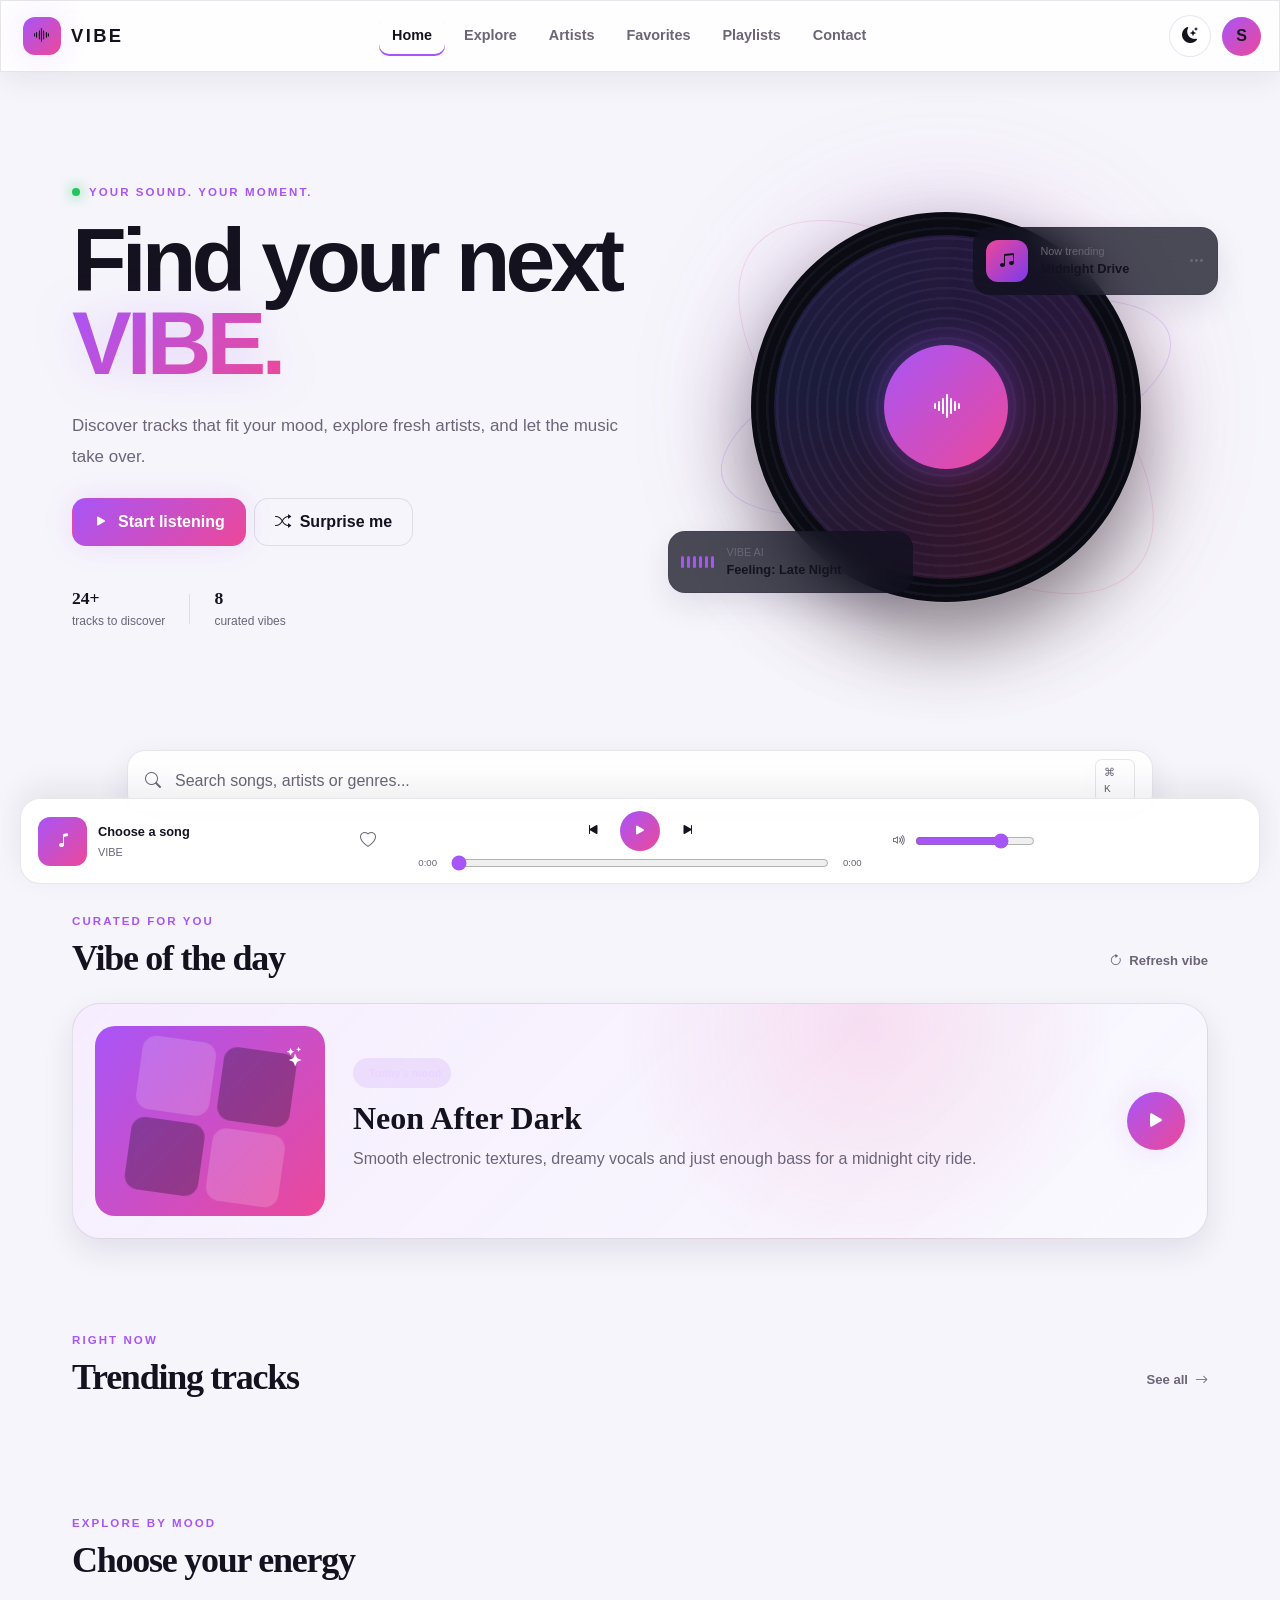
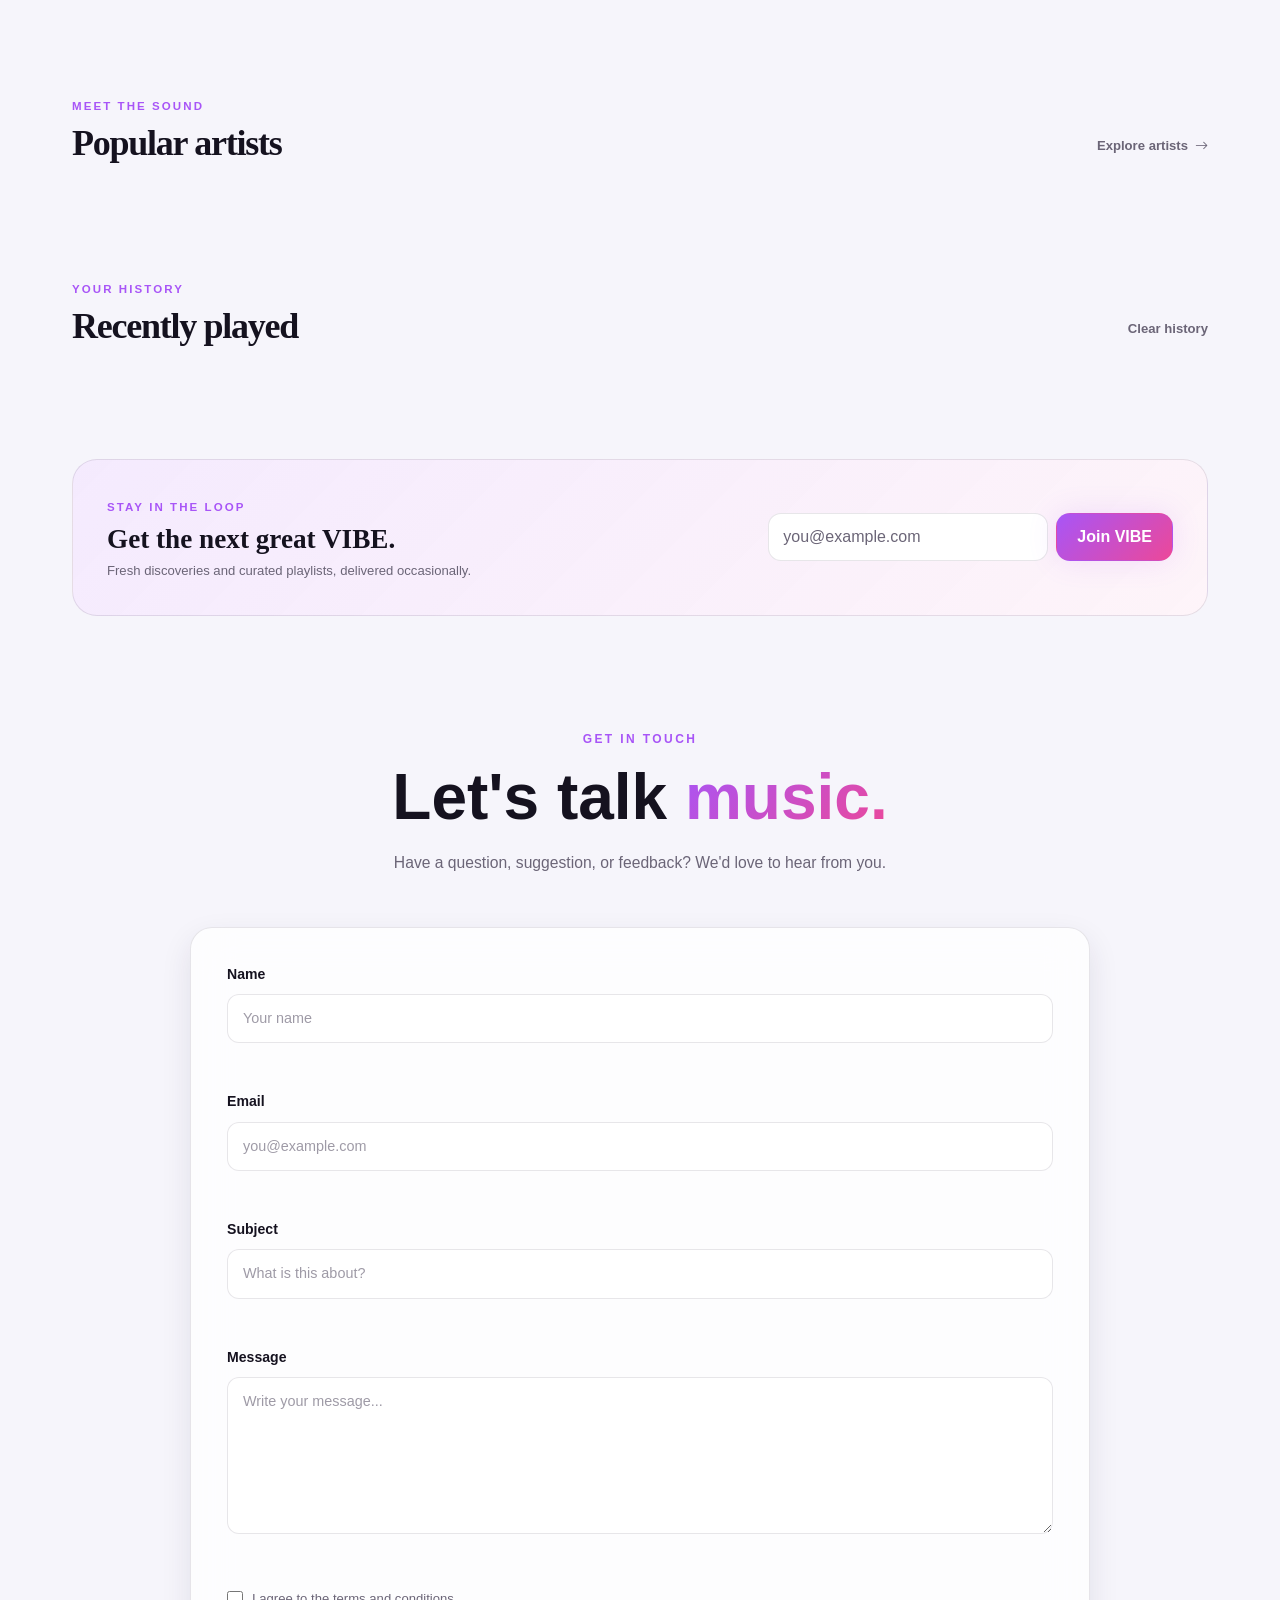
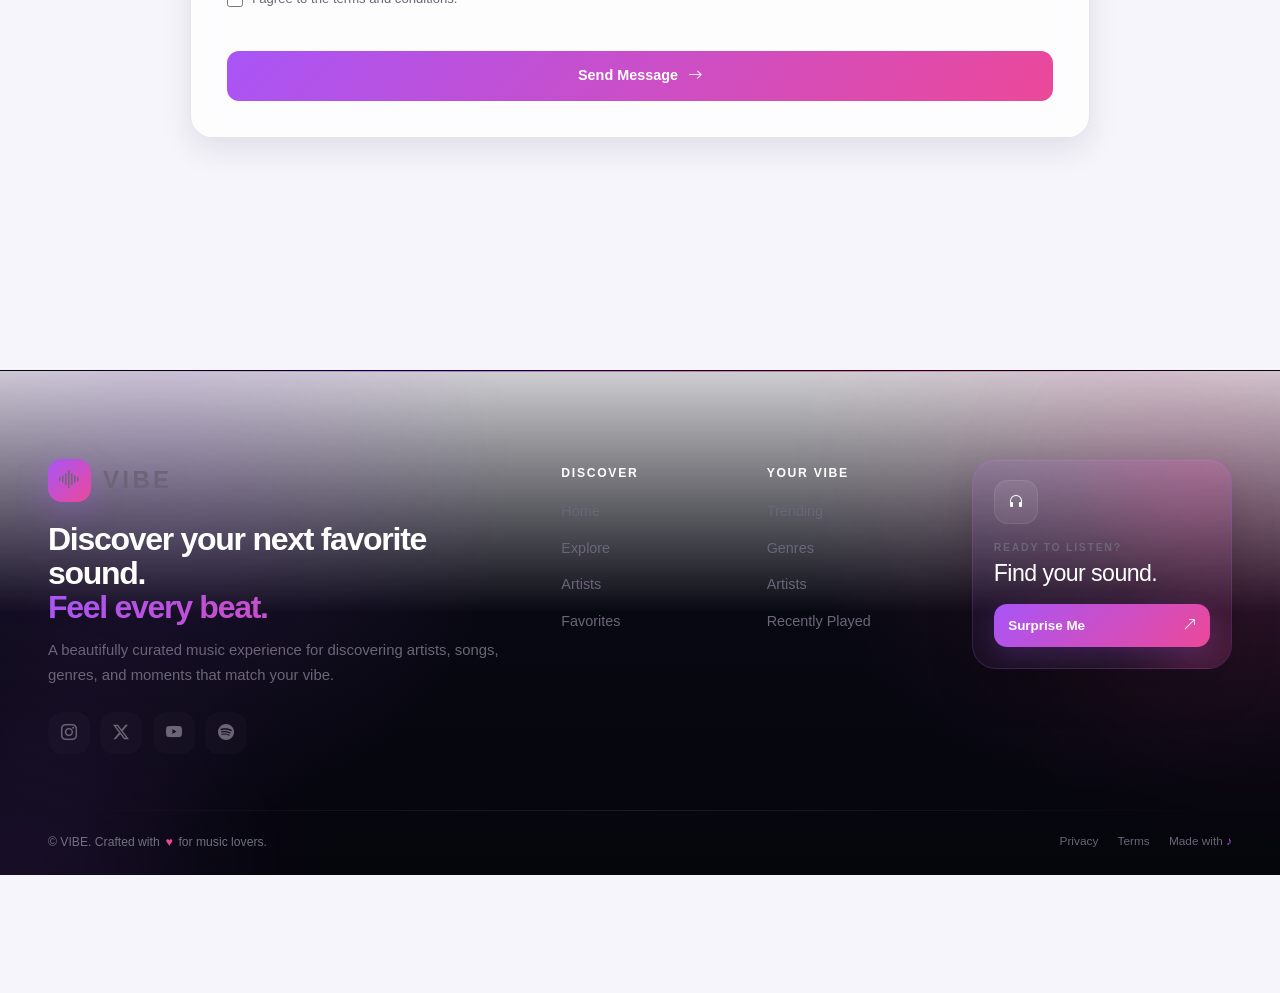
==== commit 74ddd79f: "demo GitHub  link added" ====
--- a/index.html
+++ b/index.html
@@ -28,7 +28,7 @@
     />
 
     <link rel="stylesheet" href="CSS/Home.css" />
-      <link rel="stylesheet" href="CSS/colors.css" />
+    <link rel="stylesheet" href="CSS/colors.css" />
   </head>
 
   <body data-theme="dark">
@@ -60,11 +60,12 @@
           class="nav-links collapse navbar-collapse justify-content-center"
           id="navLinks"
         >
-          <a class="nav-link active" href="index.html">Home</a>
+          <a class="nav-link" href="index.html">Home</a>
           <a class="nav-link" href="explore.html">Explore</a>
           <a class="nav-link" href="Artist.html">Artists</a>
           <a class="nav-link" href="favorite.html">Favorites</a>
           <a class="nav-link" href="playList.html">Playlists</a>
+          <a class="nav-link" href="index.html#contact">Contact</a>
         </div>
 
         <div class="nav-actions ms-lg-2">
@@ -73,7 +74,8 @@
             id="themeToggle"
             type="button"
             aria-label="Toggle theme"
-           data-vibe-theme-toggle="true">
+            data-vibe-theme-toggle="true"
+          >
             <i class="bi bi-sun-fill"></i>
           </button>
           <a
@@ -426,6 +428,111 @@
       aria-live="polite"
     ></div>
 
+    <!-- Contact Section -->
+
+    <section class="contact-section" id="contact">
+      <div class="contact-container">
+        <!-- Contact Header -->
+        <div class="contact-header">
+          <span class="contact-label">GET IN TOUCH</span>
+
+          <h2>
+            Let's talk
+            <span>music.</span>
+          </h2>
+
+          <p>
+            Have a question, suggestion, or feedback? We'd love to hear from
+            you.
+          </p>
+        </div>
+
+        <!-- Contact Form -->
+        <form id="contactForm" class="contact-form" novalidate>
+          <!-- Name -->
+          <div class="form-group">
+            <label for="contactName">Name</label>
+
+            <input
+              type="text"
+              id="contactName"
+              name="name"
+              placeholder="Your name"
+              autocomplete="name"
+            />
+
+            <small id="nameError" class="error-message"></small>
+          </div>
+
+          <!-- Email -->
+          <div class="form-group">
+            <label for="contactEmail">Email</label>
+
+            <input
+              type="email"
+              id="contactEmail"
+              name="email"
+              placeholder="you@example.com"
+              autocomplete="email"
+            />
+
+            <small id="emailError" class="error-message"></small>
+          </div>
+
+          <!-- Subject -->
+          <div class="form-group">
+            <label for="contactSubject">Subject</label>
+
+            <input
+              type="text"
+              id="contactSubject"
+              name="subject"
+              placeholder="What is this about?"
+            />
+
+            <small id="subjectError" class="error-message"></small>
+          </div>
+
+          <!-- Message -->
+          <div class="form-group">
+            <label for="contactMessage">Message</label>
+
+            <textarea
+              id="contactMessage"
+              name="message"
+              rows="6"
+              placeholder="Write your message..."
+            ></textarea>
+
+            <small id="messageError" class="error-message"></small>
+          </div>
+
+          <!-- Terms -->
+          <div class="form-checkbox">
+            <input type="checkbox" id="contactTerms" name="terms" />
+
+            <label for="contactTerms">
+              I agree to the terms and conditions.
+            </label>
+          </div>
+
+          <small id="termsError" class="error-message"></small>
+
+          <!-- Submit Button -->
+          <button type="submit" class="contact-submit" id="contactSubmit">
+            <span>Send Message</span>
+            <i class="bi bi-arrow-right"></i>
+          </button>
+
+          <!-- Success Message -->
+          <div id="successMessage" class="success-message" role="alert">
+            <i class="bi bi-check-circle-fill"></i>
+            <span> Your message has been sent successfully! </span>
+          </div>
+        </form>
+      </div>
+    </section>
+
     <!-- VIBE Premium Footer -->
     <footer class="vibe-footer">
       <div class="footer-glow footer-glow-one"></div>
@@ -528,5 +635,5 @@
     <script src="https://cdn.jsdelivr.net/npm/bootstrap@5.3.3/dist/js/bootstrap.bundle.min.js"></script>
     <script src="JS/home.js"></script>
     <script src="JS/theme.js"></script>
-</body>
+  </body>
 </html>
--- a/CSS/Home.css
+++ b/CSS/Home.css
@@ -114,17 +114,14 @@
   position: sticky;
   top: 0;
   z-index: 100;
-  padding: 14px 28px 0;
   background: linear-gradient(to bottom, var(--vibe-bg) 45%, transparent);
+  padding: 0 !important;
 }
 
 .vibe-navbar {
-  max-width: 1240px;
-  margin: auto;
   min-height: 72px;
   padding: 12px 18px 12px 22px;
   border: 1px solid var(--vibe-border);
-  border-radius: 22px;
   background: rgba(17, 17, 31, 0.72);
   backdrop-filter: blur(22px);
   box-shadow: var(--vibe-shadow);
@@ -1490,11 +1487,6 @@
 }
 
 @media (max-width: 991.98px) {
-  .site-header {
-    padding-left: 1rem;
-    padding-right: 1rem;
-  }
-
   .hero-content {
     text-align: center;
     margin-inline: auto;
@@ -1562,10 +1554,6 @@
 }
 
 @media (max-width: 575.98px) {
-  .site-header {
-    padding: 0.7rem 0.75rem;
-  }
-
   .nav-actions {
     gap: 0.35rem;
   }
@@ -1610,6 +1598,288 @@
   .genre-card * {
     animation-duration: 0.01ms !important;
     transition-duration: 0.01ms !important;
+  }
+}
+
+/* Contact page */
+
+/*    VIBE — Contact Section
+  */
+
+.contact-section {
+  position: relative;
+  padding: 110px 20px 120px;
+  overflow: hidden;
+}
+
+.contact-container {
+  width: min(900px, 100%);
+  margin: 0 auto;
+}
+
+/* Header */
+
+.contact-header {
+  text-align: center;
+  margin-bottom: 50px;
+}
+
+.contact-label {
+  display: inline-block;
+  margin-bottom: 14px;
+
+  font-size: 0.75rem;
+  font-weight: 700;
+  letter-spacing: 0.2em;
+
+  color: var(--vibe-primary);
+}
+
+.contact-header h2 {
+  margin: 0;
+
+  font-family: Poppins, sans-serif;
+  font-size: clamp(2.2rem, 5vw, 4rem);
+  font-weight: 800;
+  line-height: 1.1;
+
+  color: var(--vibe-text);
+}
+
+.contact-header h2 span {
+  background: var(--vibe-gradient);
+  -webkit-background-clip: text;
+  -webkit-text-fill-color: transparent;
+  background-clip: text;
+}
+
+.contact-header p {
+  max-width: 560px;
+  margin: 18px auto 0;
+
+  color: var(--vibe-muted);
+  font-size: 0.98rem;
+  line-height: 1.7;
+}
+
+/* Form */
+
+.contact-form {
+  padding: 36px;
+
+  border: 1px solid var(--vibe-border);
+  border-radius: 22px;
+
+  background: rgba(17, 17, 31, 0.72);
+  backdrop-filter: blur(22px);
+
+  box-shadow: var(--vibe-shadow);
+}
+
+/* Form group */
+
+.form-group {
+  margin-bottom: 24px;
+}
+
+.form-group label {
+  display: block;
+  margin-bottom: 9px;
+
+  color: var(--vibe-text);
+  font-size: 0.88rem;
+  font-weight: 600;
+}
+
+/* Inputs */
+
+.form-group input,
+.form-group textarea {
+  width: 100%;
+
+  padding: 13px 15px;
+
+  border: 1px solid var(--vibe-border);
+  border-radius: 12px;
+
+  outline: none;
+
+  background: rgba(255, 255, 255, 0.035);
+  color: var(--vibe-text);
+
+  font-family: inherit;
+  font-size: 0.9rem;
+
+  transition: 0.2s ease;
+
+  box-sizing: border-box;
+}
+
+.form-group textarea {
+  resize: vertical;
+  min-height: 140px;
+}
+
+.form-group input::placeholder,
+.form-group textarea::placeholder {
+  color: var(--vibe-muted);
+  opacity: 0.65;
+}
+
+/* Focus */
+
+.form-group input:focus,
+.form-group textarea:focus {
+  border-color: var(--vibe-primary);
+
+  box-shadow: 0 0 0 3px rgba(139, 92, 246, 0.12);
+}
+
+/* Invalid */
+
+.form-group input.invalid,
+.form-group textarea.invalid {
+  border-color: #ef4444;
+}
+
+.form-group input.valid,
+.form-group textarea.valid {
+  border-color: #22c55e;
+}
+
+/* Error */
+
+.error-message {
+  display: block;
+
+  min-height: 18px;
+  margin-top: 6px;
+
+  color: #ef4444;
+
+  font-size: 0.76rem;
+}
+
+/* Checkbox */
+
+.form-checkbox {
+  display: flex;
+  align-items: center;
+  gap: 9px;
+
+  margin-top: 4px;
+}
+
+.form-checkbox input {
+  width: 16px;
+  height: 16px;
+
+  accent-color: var(--vibe-primary);
+
+  cursor: pointer;
+}
+
+.form-checkbox label {
+  color: var(--vibe-muted);
+  font-size: 0.82rem;
+
+  cursor: pointer;
+}
+
+/* Submit button */
+
+.contact-submit {
+  display: flex;
+  align-items: center;
+  justify-content: center;
+  gap: 10px;
+
+  width: 100%;
+
+  margin-top: 18px;
+  padding: 14px 20px;
+
+  border: none;
+  border-radius: 12px;
+
+  background: var(--vibe-gradient);
+  color: white;
+
+  font-family: inherit;
+  font-size: 0.9rem;
+  font-weight: 700;
+
+  cursor: pointer;
+
+  transition: 0.2s ease;
+}
+
+.contact-submit:hover {
+  transform: translateY(-2px);
+  box-shadow: var(--vibe-glow-primary);
+}
+
+.contact-submit:active {
+  transform: translateY(0);
+}
+
+.contact-submit:disabled {
+  opacity: 0.6;
+  cursor: not-allowed;
+  transform: none;
+}
+
+/* Success */
+
+.success-message {
+  display: none;
+
+  align-items: center;
+  justify-content: center;
+  gap: 9px;
+
+  margin-top: 20px;
+  padding: 13px 16px;
+
+  border: 1px solid rgba(34, 197, 94, 0.3);
+  border-radius: 12px;
+
+  background: rgba(34, 197, 94, 0.08);
+
+  color: #22c55e;
+
+  font-size: 0.85rem;
+}
+
+.success-message.show {
+  display: flex;
+}
+
+/* Light mode */
+
+body[data-theme="light"] .contact-form {
+  background: rgba(255, 255, 255, 0.78);
+}
+
+/*    Mobile
+  */
+
+@media (max-width: 768px) {
+  .contact-section {
+    padding: 80px 16px 90px;
+  }
+
+  .contact-header {
+    margin-bottom: 35px;
+  }
+
+  .contact-header h2 {
+    font-size: 2.4rem;
+  }
+
+  .contact-form {
+    padding: 24px 20px;
+    border-radius: 18px;
   }
 }
 
@@ -1979,3 +2249,46 @@
     min-height: 185px;
   }
 }
+
+/* contact */
+
+.error-message {
+  display: block;
+  min-height: 18px;
+  margin-top: 6px;
+  color: #ef4444;
+  font-size: 0.76rem;
+}
+
+.form-group input.invalid,
+.form-group textarea.invalid {
+  border-color: #ef4444;
+}
+
+.form-group input.valid,
+.form-group textarea.valid {
+  border-color: #22c55e;
+}
+
+.success-message {
+  display: none;
+  align-items: center;
+  justify-content: center;
+  gap: 8px;
+  margin-top: 20px;
+  padding: 13px;
+  border-radius: 12px;
+  background: rgba(34, 197, 94, 0.08);
+  border: 1px solid rgba(34, 197, 94, 0.3);
+  color: #22c55e;
+  font-size: 0.85rem;
+}
+
+.success-message.show {
+  display: flex;
+}
+
+.contact-submit:disabled {
+  opacity: 0.6;
+  cursor: not-allowed;
+}
